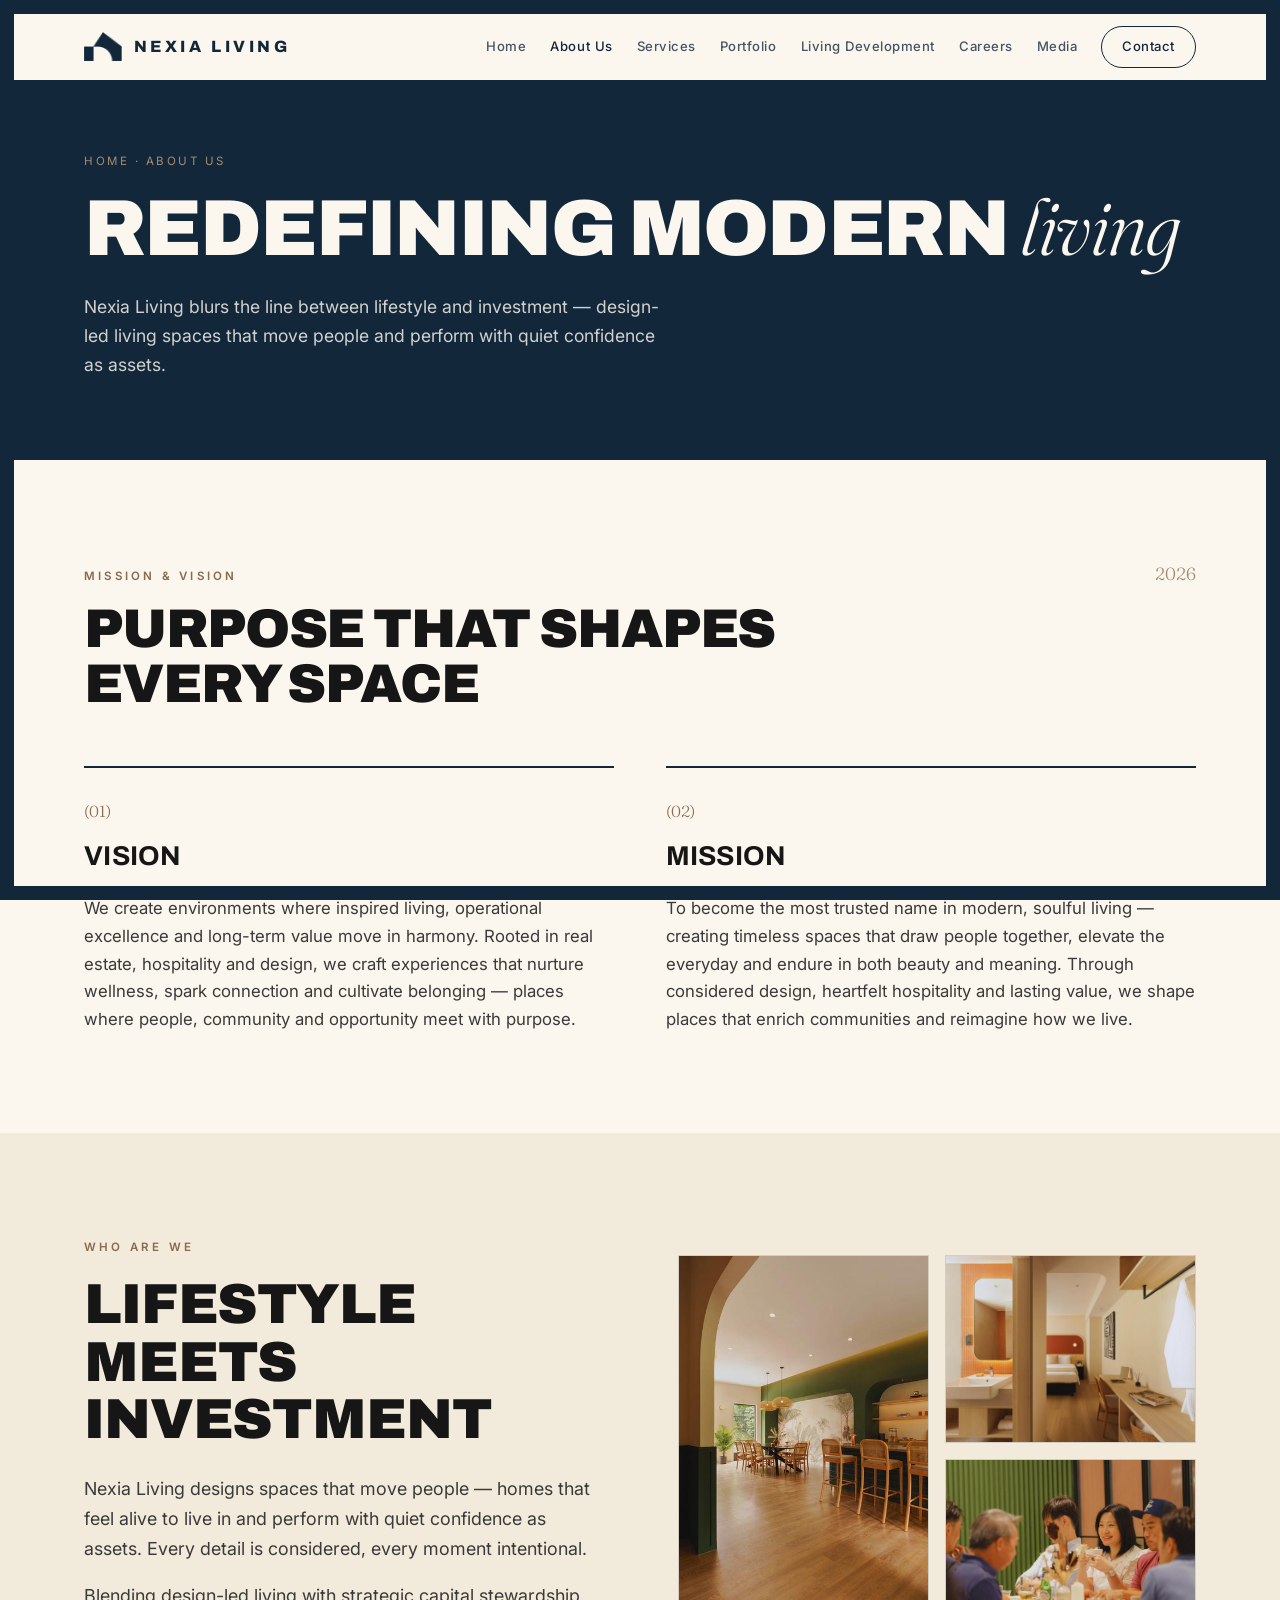
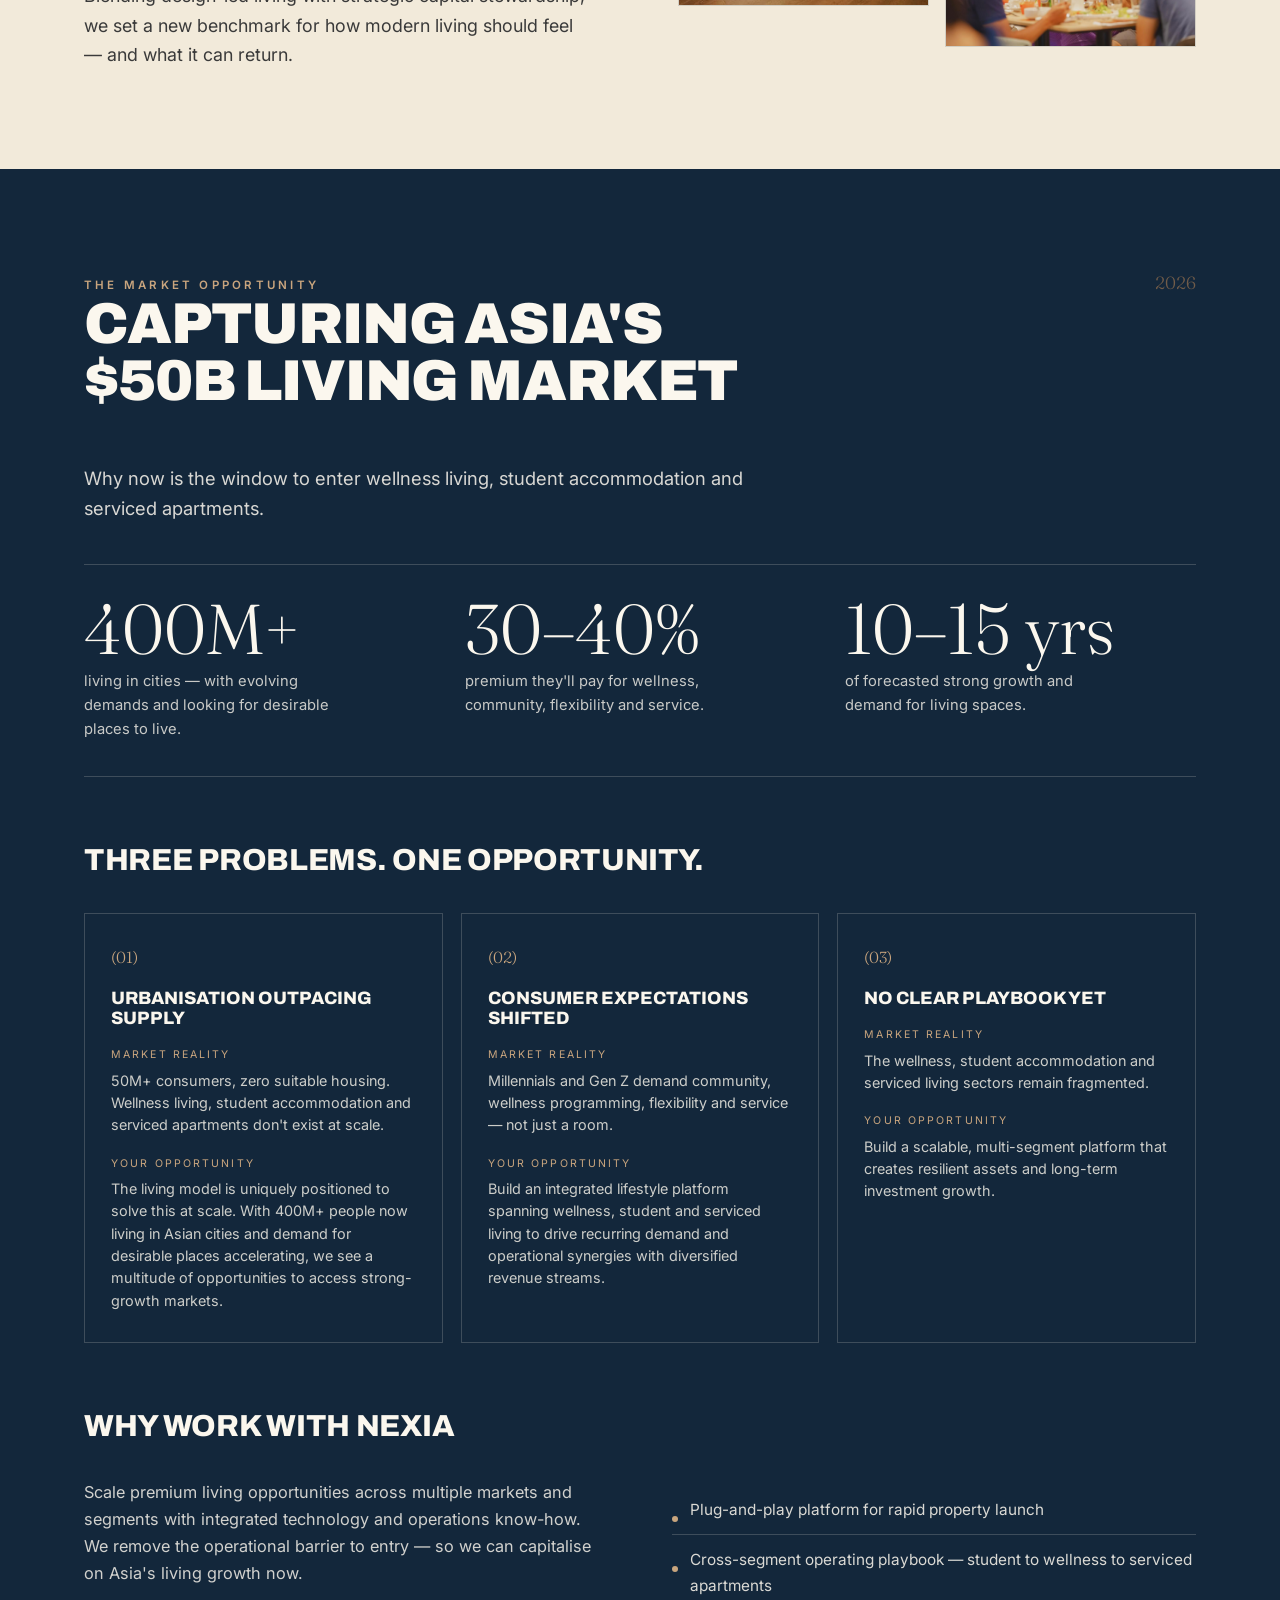
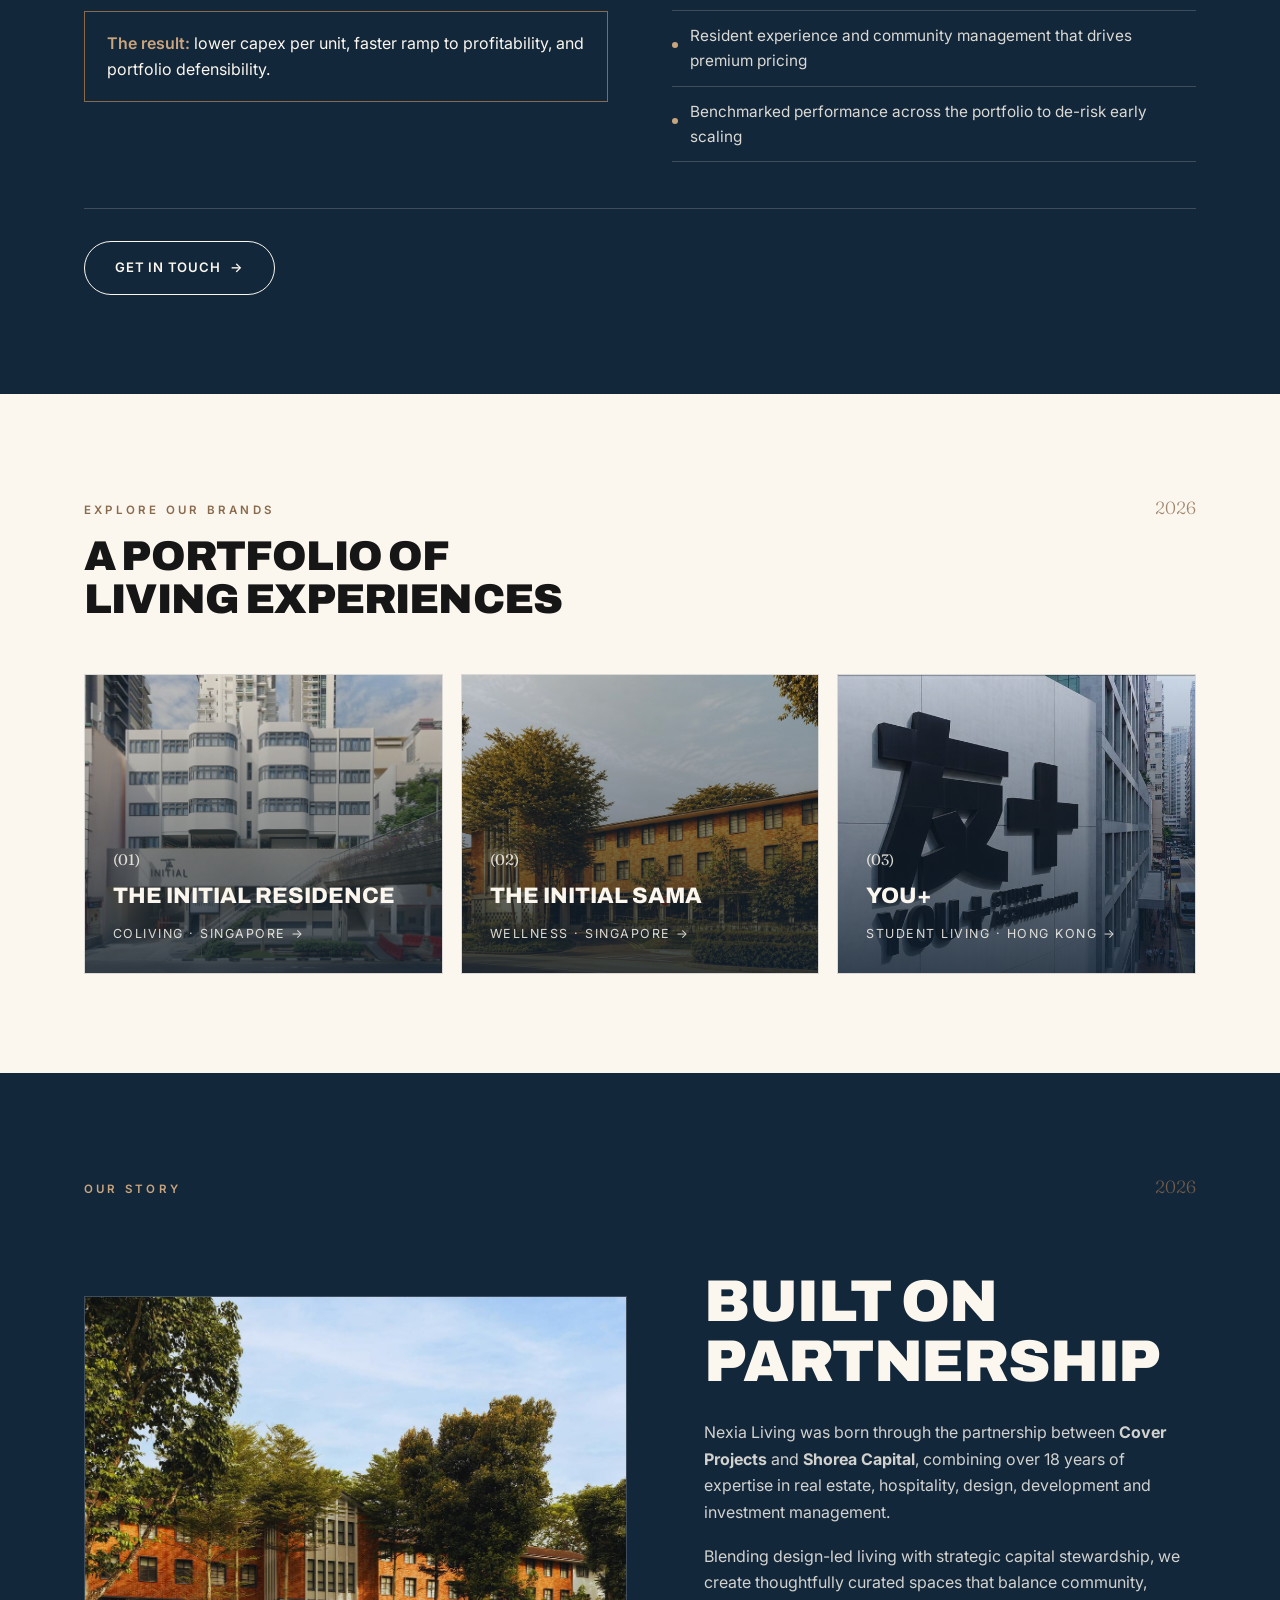
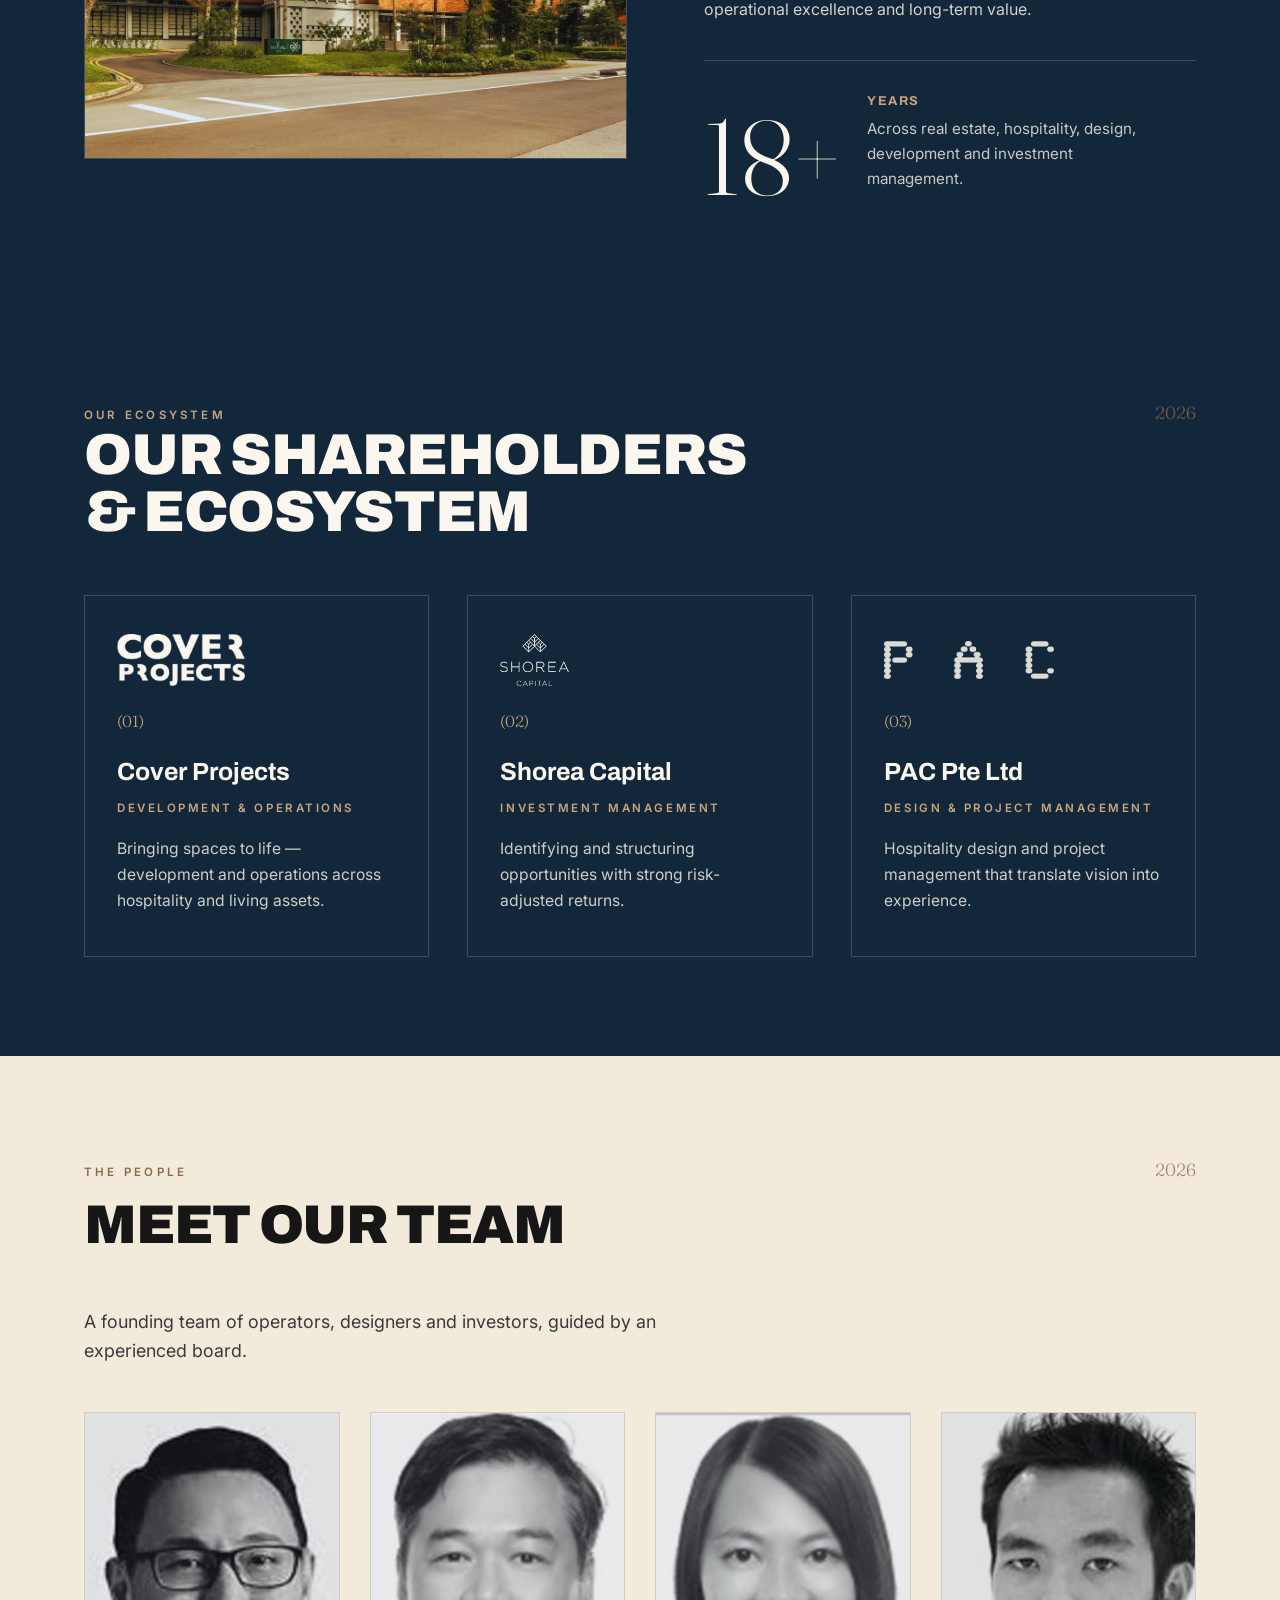
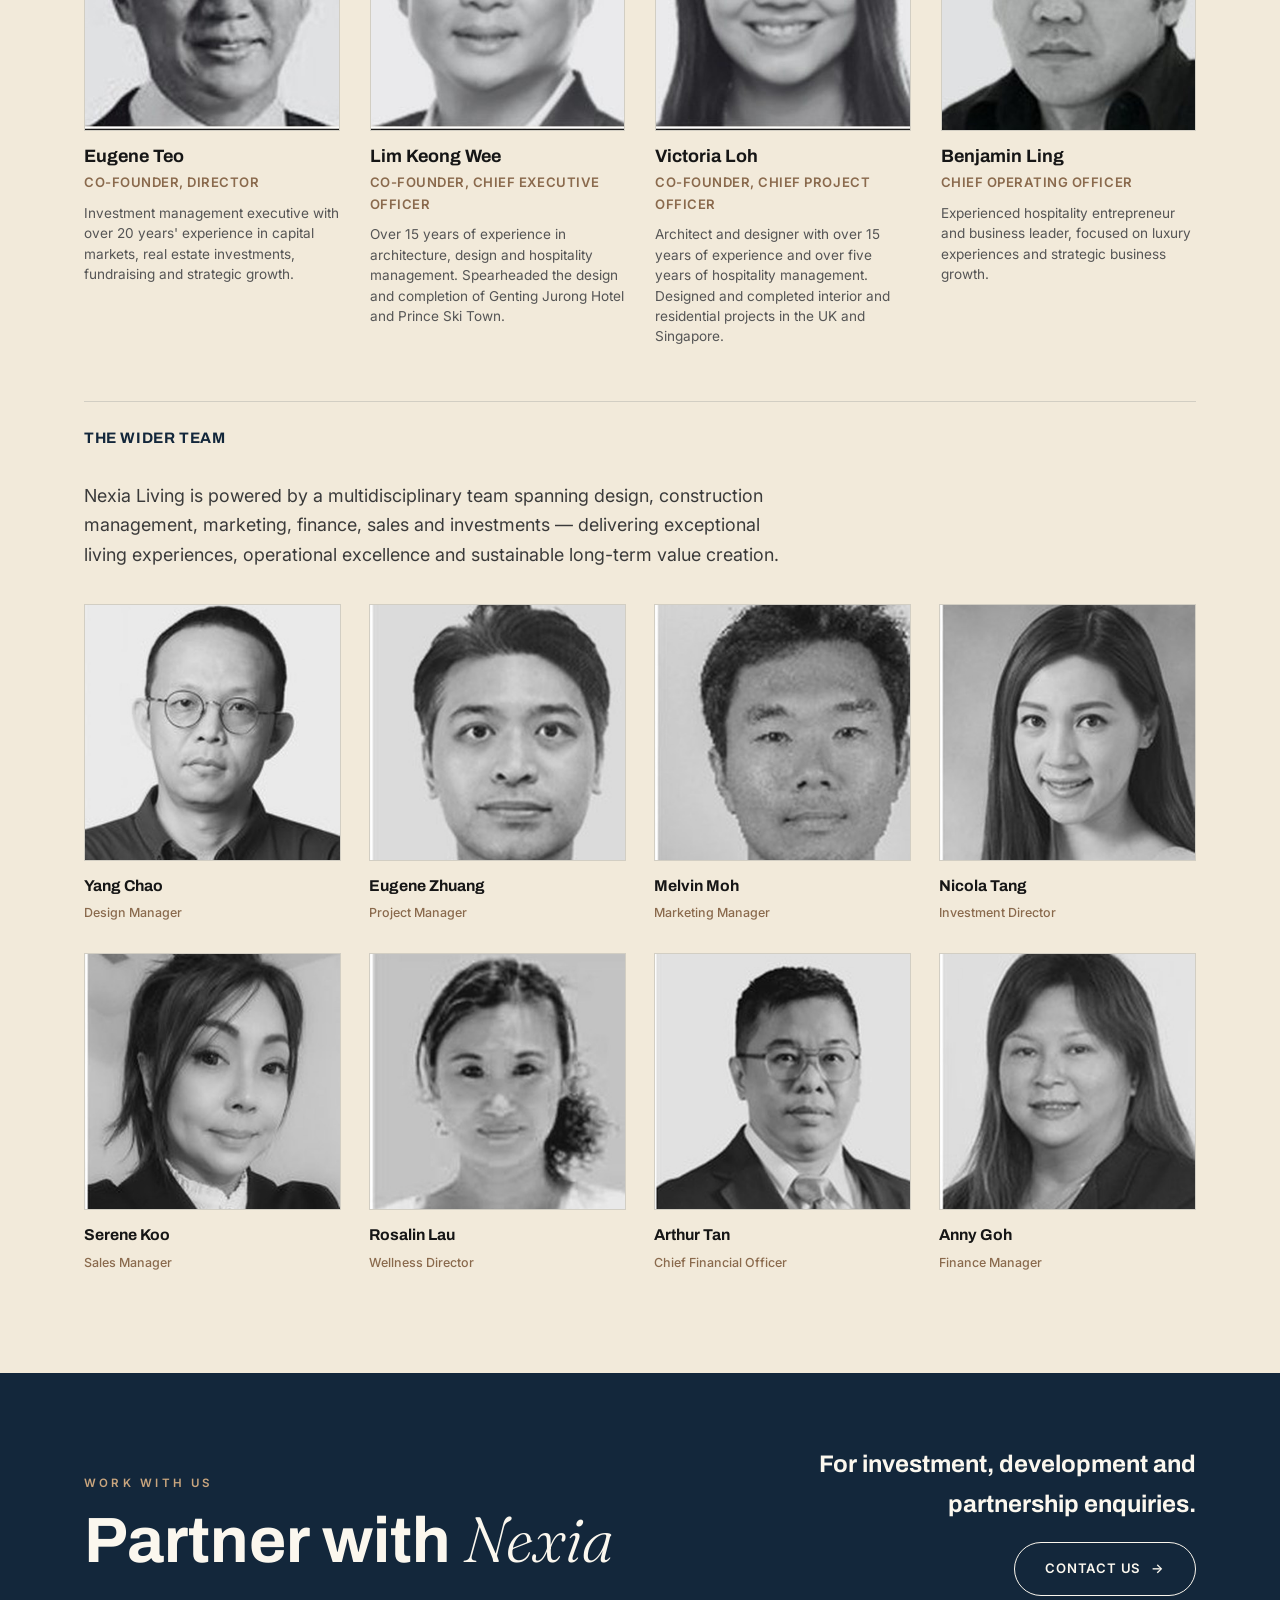
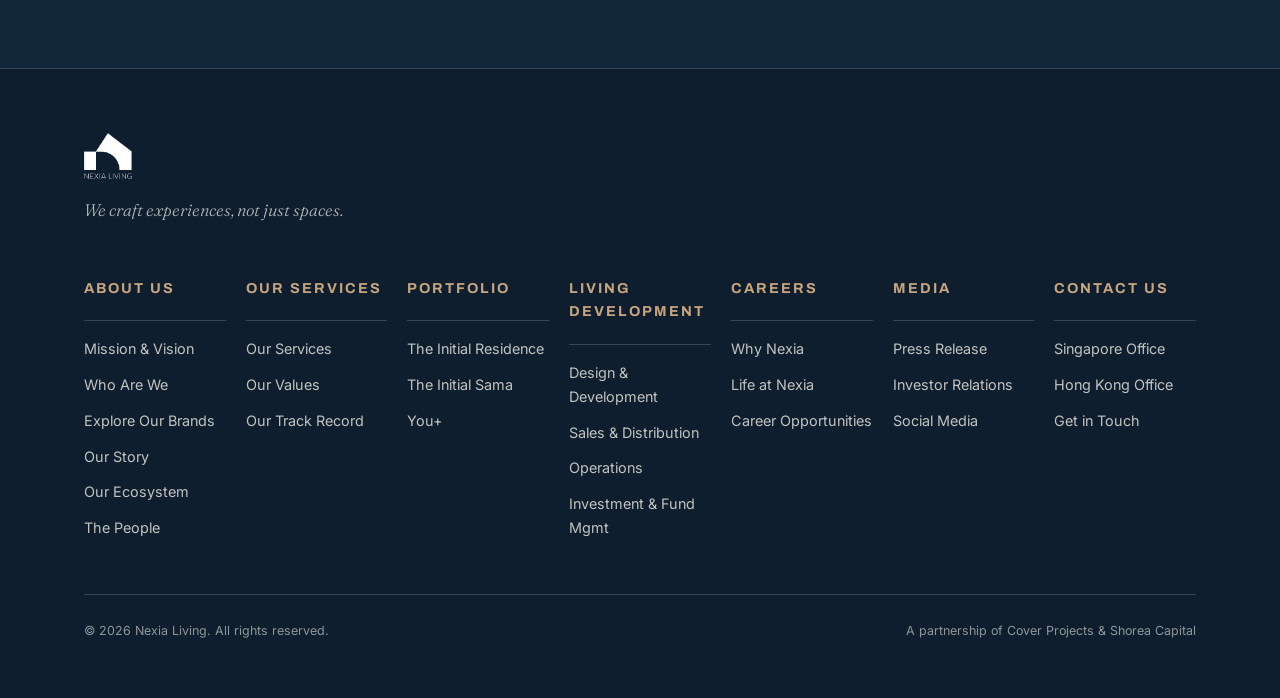
==== about.html @ c563bf9d "Add files via upload" ====
<!DOCTYPE html>
<html lang="en">
<head>
<meta charset="UTF-8">
<meta name="viewport" content="width=device-width, initial-scale=1.0">
<title>About Us — Nexia Living</title>
<meta name="description" content="Mission and vision, who we are, our brands, our story, ecosystem and the people behind Nexia Living.">
<link rel="preconnect" href="https://fonts.googleapis.com">
<link rel="preconnect" href="https://fonts.gstatic.com" crossorigin>
<link href="https://fonts.googleapis.com/css2?family=Archivo:wght@500;600;700;800;900&family=Inter:wght@400;500;600&family=Fraunces:opsz,wght@9..144,300;9..144,400&display=swap" rel="stylesheet">
<link rel="stylesheet" href="styles.css">
</head>
<body>
<div class="frame" aria-hidden="true"><span class="t"></span><span class="b"></span><span class="l"></span><span class="r"></span></div>
<header class="nav solid" id="nav">
  <div class="nav-inner">
    <a href="index.html" class="brand" aria-label="Nexia Living home"><img src="assets/mark-navy.png" alt="Nexia Living"><span class="wordmark">NEXIA&nbsp;LIVING</span></a>
    <nav class="nav-links" id="navlinks">
      <a href="index.html">Home</a>
      <a href="about.html" class="active">About Us</a>
      <a href="services.html">Services</a>
      <a href="portfolio.html">Portfolio</a>
      <a href="living-development.html">Living Development</a>
      <a href="careers.html">Careers</a>
      <a href="media.html">Media</a>
      <a href="contact.html" class="nav-cta">Contact</a>
    </nav>
    <button class="burger" id="burger" aria-label="Menu"><span></span><span></span><span></span></button>
  </div>
</header>

<section class="page-hero dark">
  <div class="ph-inner">
    <span class="crumb">Home · About Us</span>
    <h1>Redefining modern <em>living</em></h1>
    <p class="intro">Nexia Living blurs the line between lifestyle and investment — design-led living spaces that move people and perform with quiet confidence as assets.</p>
  </div>
</section>

<!-- MISSION & VISION -->
<section class="pad anchor" id="vision">
  <div class="wrap">
    <div class="sec-head reveal">
      <div><span class="eyebrow">Mission &amp; Vision</span>
        <h2 class="sec-title display">Purpose that shapes<br>every space</h2></div>
      <span class="yr">2026</span>
    </div>
    <div class="vm-grid">
      <div class="vm reveal"><span class="idx">(01)</span><h3>Vision</h3>
        <p>We create environments where inspired living, operational excellence and long-term value move in harmony. Rooted in real estate, hospitality and design, we craft experiences that nurture wellness, spark connection and cultivate belonging — places where people, community and opportunity meet with purpose.</p></div>
      <div class="vm reveal"><span class="idx">(02)</span><h3>Mission</h3>
        <p>To become the most trusted name in modern, soulful living — creating timeless spaces that draw people together, elevate the everyday and endure in both beauty and meaning. Through considered design, heartfelt hospitality and lasting value, we shape places that enrich communities and reimagine how we live.</p></div>
    </div>
  </div>
</section>

<!-- WHO ARE WE -->
<section class="pad anchor" id="who" style="background:var(--cream-2)">
  <div class="wrap">
    <div class="intro-grid">
      <div class="reveal">
        <span class="eyebrow">Who are we</span>
        <h2 class="display" style="font-size:clamp(2rem,4.4vw,3.6rem);line-height:1.02;margin:18px 0 26px">Lifestyle<br>meets<br>investment</h2>
        <p class="lead">Nexia Living designs spaces that move people — homes that feel alive to live in and perform with quiet confidence as assets. Every detail is considered, every moment intentional.</p>
        <p class="lead">Blending design-led living with strategic capital stewardship, we set a new benchmark for how modern living should feel — and what it can return.</p>
      </div>
      <div class="intro-imgs reveal">
        <figure class="tall"><img src="assets/cafe-green.jpg" alt="Community café interior"></figure>
        <figure class="wide"><img src="assets/bedroom.jpg" alt="Serviced residence bedroom"></figure>
        <figure class="wide"><img src="assets/dining-community.jpg" alt="Residents dining together"></figure>
      </div>
    </div>
  </div>
</section>

<!-- MARKET OPPORTUNITY -->
<section class="market pad anchor" id="market" style="background:var(--navy);color:var(--cream)">
  <div class="wrap">
    <div class="sec-head reveal">
      <div><span class="eyebrow">The market opportunity</span>
        <h2 class="display" style="color:var(--cream);font-size:clamp(2rem,4.6vw,3.6rem)">Capturing Asia's<br>$50B living market</h2>
      </div>
      <span class="yr">2026</span>
    </div>
    <p class="sub reveal">Why now is the window to enter wellness living, student accommodation and serviced apartments.</p>

    <div class="market-stats reveal">
      <div class="market-stat"><div class="n">400M+</div><div class="l">living in cities — with evolving demands and looking for desirable places to live.</div></div>
      <div class="market-stat"><div class="n">30&ndash;40%</div><div class="l">premium they'll pay for wellness, community, flexibility and service.</div></div>
      <div class="market-stat"><div class="n">10&ndash;15 yrs</div><div class="l">of forecasted strong growth and demand for living spaces.</div></div>
    </div>

    <div class="market-sub reveal">Three problems. One opportunity.</div>
    <div class="opp-grid">
      <div class="opp-card reveal">
        <span class="k">(01)</span>
        <h4>Urbanisation outpacing supply</h4>
        <div class="opp-part"><span class="opp-lab">Market reality</span><p>50M+ consumers, zero suitable housing. Wellness living, student accommodation and serviced apartments don't exist at scale.</p></div>
        <div class="opp-part"><span class="opp-lab">Your opportunity</span><p>The living model is uniquely positioned to solve this at scale. With 400M+ people now living in Asian cities and demand for desirable places accelerating, we see a multitude of opportunities to access strong-growth markets.</p></div>
      </div>
      <div class="opp-card reveal">
        <span class="k">(02)</span>
        <h4>Consumer expectations shifted</h4>
        <div class="opp-part"><span class="opp-lab">Market reality</span><p>Millennials and Gen Z demand community, wellness programming, flexibility and service — not just a room.</p></div>
        <div class="opp-part"><span class="opp-lab">Your opportunity</span><p>Build an integrated lifestyle platform spanning wellness, student and serviced living to drive recurring demand and operational synergies with diversified revenue streams.</p></div>
      </div>
      <div class="opp-card reveal">
        <span class="k">(03)</span>
        <h4>No clear playbook yet</h4>
        <div class="opp-part"><span class="opp-lab">Market reality</span><p>The wellness, student accommodation and serviced living sectors remain fragmented.</p></div>
        <div class="opp-part"><span class="opp-lab">Your opportunity</span><p>Build a scalable, multi-segment platform that creates resilient assets and long-term investment growth.</p></div>
      </div>
    </div>

    <div class="market-sub reveal">Why work with Nexia</div>
    <div class="now-grid">
      <div class="reveal">
        <p class="body">Scale premium living opportunities across multiple markets and segments with integrated technology and operations know-how. We remove the operational barrier to entry — so we can capitalise on Asia's living growth now.</p>
        <div class="result reveal"><strong>The result:</strong> lower capex per unit, faster ramp to profitability, and portfolio defensibility.</div>
      </div>
      <ul class="sol-list reveal">
        <li>Plug-and-play platform for rapid property launch</li>
        <li>Cross-segment operating playbook — student to wellness to serviced apartments</li>
        <li>Resident experience and community management that drives premium pricing</li>
        <li>Benchmarked performance across the portfolio to de-risk early scaling</li>
      </ul>
    </div>

    <div class="market-cta reveal">
      <a href="contact.html" class="btn light">Get in touch <span>&#8594;</span></a>
    </div>
  </div>
</section>

<!-- EXPLORE OUR BRANDS -->
<section class="pad anchor" id="explore-brands">
  <div class="wrap">
    <div class="sec-head reveal">
      <div><span class="eyebrow">Explore our brands</span>
        <h2 class="sec-title display" style="font-size:clamp(1.7rem,3.6vw,2.6rem)">A portfolio of<br>living experiences</h2></div>
      <span class="yr">2026</span>
    </div>
    <div class="explore">
      <a class="ex-card reveal" href="portfolio.html#initial-residence">
        <img src="assets/tr-initial.jpg" alt="The Initial Residence">
        <div class="ex-cap"><span class="k">(01)</span><h3>The Initial Residence</h3><span class="go">Coliving · Singapore →</span></div>
      </a>
      <a class="ex-card reveal" href="portfolio.html#initial-sama">
        <img src="assets/building-sama.jpg" alt="The Initial Sama">
        <div class="ex-cap"><span class="k">(02)</span><h3>The Initial Sama</h3><span class="go">Wellness · Singapore →</span></div>
      </a>
      <a class="ex-card reveal" href="portfolio.html#youplus">
        <img src="assets/youplus-building.jpg" alt="You+">
        <div class="ex-cap"><span class="k">(03)</span><h3>You+</h3><span class="go">Student living · Hong Kong →</span></div>
      </a>
    </div>
  </div>
</section>

<!-- OUR STORY -->
<section class="story pad anchor" id="story">
  <div class="wrap">
    <div class="sec-head"><span class="eyebrow">Our story</span><span class="yr">2026</span></div>
    <div class="story-grid">
      <figure class="reveal"><img src="assets/community-aerial.jpg" alt="Aerial view of a Nexia community"></figure>
      <div class="reveal">
        <h2 class="display">Built on<br>partnership</h2>
        <p>Nexia Living was born through the partnership between <strong>Cover Projects</strong> and <strong>Shorea Capital</strong>, combining over 18 years of expertise in real estate, hospitality, design, development and investment management.</p>
        <p>Blending design-led living with strategic capital stewardship, we create thoughtfully curated spaces that balance community, operational excellence and long-term value.</p>
        <div class="statblock"><div class="big">18+</div><div class="lbl"><strong>Years</strong>Across real estate, hospitality, design, development and investment management.</div></div>
      </div>
    </div>
  </div>
</section>

<!-- OUR ECOSYSTEM -->
<section class="eco pad anchor" id="ecosystem">
  <div class="wrap">
    <div class="sec-head reveal">
      <div><span class="eyebrow">Our ecosystem</span><h2 class="display">Our Shareholders<br>&amp; Ecosystem</h2></div>
      <span class="yr">2026</span>
    </div>
    <div class="eco-grid">
      <div class="eco-card reveal"><div class="eco-logo"><img src="assets/logo-cover.png" alt="Cover Projects"></div><span class="k">(01)</span><h3>Cover Projects</h3><div class="role">Development &amp; Operations</div><p>Bringing spaces to life — development and operations across hospitality and living assets.</p></div>
      <div class="eco-card reveal"><div class="eco-logo"><img src="assets/logo-shorea.png" alt="Shorea Capital"></div><span class="k">(02)</span><h3>Shorea Capital</h3><div class="role">Investment Management</div><p>Identifying and structuring opportunities with strong risk-adjusted returns.</p></div>
      <div class="eco-card reveal"><div class="eco-logo"><img src="assets/logo-pac.png" alt="PAC"></div><span class="k">(03)</span><h3>PAC Pte Ltd</h3><div class="role">Design &amp; Project Management</div><p>Hospitality design and project management that translate vision into experience.</p></div>
    </div>
  </div>
</section>

<!-- THE PEOPLE -->
<section class="pad anchor" id="team" style="background:var(--cream-2)">
  <div class="wrap">
    <div class="sec-head reveal">
      <div><span class="eyebrow">The people</span><h2 class="sec-title display">Meet our team</h2></div>
      <span class="yr">2026</span>
    </div>
    <p class="lead reveal" style="margin-bottom:46px;max-width:56ch">A founding team of operators, designers and investors, guided by an experienced board.</p>
    <div class="lead-grid">
      <div class="person reveal"><figure><img src="assets/lead-eugene-teo.jpg" alt="Eugene Teo"></figure><h3>Eugene Teo</h3><div class="role">Co-Founder, Director</div><p class="bio">Investment management executive with over 20 years' experience in capital markets, real estate investments, fundraising and strategic growth.</p></div>
      <div class="person reveal"><figure><img src="assets/lead-lim-keong-wee.jpg" alt="Lim Keong Wee"></figure><h3>Lim Keong Wee</h3><div class="role">Co-Founder, Chief Executive Officer</div><p class="bio">Over 15 years of experience in architecture, design and hospitality management. Spearheaded the design and completion of Genting Jurong Hotel and Prince Ski Town.</p></div>
      <div class="person reveal"><figure><img src="assets/lead-victoria-loh.jpg" alt="Victoria Loh"></figure><h3>Victoria Loh</h3><div class="role">Co-Founder, Chief Project Officer</div><p class="bio">Architect and designer with over 15 years of experience and over five years of hospitality management. Designed and completed interior and residential projects in the UK and Singapore.</p></div>
      <div class="person reveal"><figure><img src="assets/lead-benjamin-ling.jpg" alt="Benjamin Ling"></figure><h3>Benjamin Ling</h3><div class="role">Chief Operating Officer</div><p class="bio">Experienced hospitality entrepreneur and business leader, focused on luxury experiences and strategic business growth.</p></div>
    </div>
    <div class="team-sub reveal">The wider team</div>
    <p class="lead reveal" style="margin-bottom:34px;max-width:64ch">Nexia Living is powered by a multidisciplinary team spanning design, construction management, marketing, finance, sales and investments — delivering exceptional living experiences, operational excellence and sustainable long-term value creation.</p>
    <div class="crew-grid">
      <div class="crew reveal"><figure><img src="assets/crew-yang-chao.jpg" alt="Yang Chao"></figure><h4>Yang Chao</h4><span>Design Manager</span></div>
      <div class="crew reveal"><figure><img src="assets/crew-eugene-zhuang.jpg" alt="Eugene Zhuang"></figure><h4>Eugene Zhuang</h4><span>Project Manager</span></div>
      <div class="crew reveal"><figure><img src="assets/crew-melvin-moh.jpg" alt="Melvin Moh"></figure><h4>Melvin Moh</h4><span>Marketing Manager</span></div>
      <div class="crew reveal"><figure><img src="assets/crew-nicola-tang.jpg" alt="Nicola Tang"></figure><h4>Nicola Tang</h4><span>Investment Director</span></div>
      <div class="crew reveal"><figure><img src="assets/crew-serene-koo.jpg" alt="Serene Koo"></figure><h4>Serene Koo</h4><span>Sales Manager</span></div>
      <div class="crew reveal"><figure><img src="assets/crew-rosalin-lau.jpg" alt="Rosalin Lau"></figure><h4>Rosalin Lau</h4><span>Wellness Director</span></div>
      <div class="crew reveal"><figure><img src="assets/crew-arthur-tan.jpg" alt="Arthur Tan"></figure><h4>Arthur Tan</h4><span>Chief Financial Officer</span></div>
      <div class="crew reveal"><figure><img src="assets/crew-anny-goh.jpg" alt="Anny Goh"></figure><h4>Anny Goh</h4><span>Finance Manager</span></div>
    </div>
  </div>
</section>

<section class="cta-band pad-s">
  <div class="wrap"><div class="cta-grid">
    <div class="reveal"><span class="eyebrow">Work with us</span><h2>Partner with <em>Nexia</em></h2></div>
    <div class="right reveal"><span class="em">For investment, development and partnership enquiries.</span><a href="contact.html" class="btn light">Contact us <span>&#8594;</span></a></div>
  </div></div>
</section>

<footer class="foot">
  <div class="wrap">
    <div class="foot-brand-row foot-brand">
      <img src="assets/logo-white.png" alt="Nexia Living"><p class="tag">We craft experiences, not just spaces.</p>
    </div>
    <div class="foot-map">
      <div class="foot-col"><h4><a href="about.html">About Us</a></h4>
        <a href="about.html#vision">Mission &amp; Vision</a>
        <a href="about.html#who">Who Are We</a>
        <a href="about.html#explore-brands">Explore Our Brands</a>
        <a href="about.html#story">Our Story</a>
        <a href="about.html#ecosystem">Our Ecosystem</a>
        <a href="about.html#team">The People</a>
      </div>
      <div class="foot-col"><h4><a href="services.html">Our Services</a></h4>
        <a href="services.html#services">Our Services</a>
        <a href="services.html#values">Our Values</a>
        <a href="services.html#track-record">Our Track Record</a>
      </div>
      <div class="foot-col"><h4><a href="portfolio.html">Portfolio</a></h4>
        <a href="portfolio.html#initial-residence">The Initial Residence</a>
        <a href="portfolio.html#initial-sama">The Initial Sama</a>
        <a href="portfolio.html#youplus">You+</a>
      </div>
      <div class="foot-col"><h4><a href="living-development.html">Living Development</a></h4>
        <a href="living-development.html#ld-design">Design &amp; Development</a>
        <a href="living-development.html#ld-sales">Sales &amp; Distribution</a>
        <a href="living-development.html#ld-operations">Operations</a>
        <a href="living-development.html#ld-capital">Investment &amp; Fund Mgmt</a>
      </div>
      <div class="foot-col"><h4><a href="careers.html">Careers</a></h4>
        <a href="careers.html#why">Why Nexia</a>
        <a href="careers.html#life">Life at Nexia</a>
        <a href="careers.html#openings">Career Opportunities</a>
      </div>
      <div class="foot-col"><h4><a href="media.html">Media</a></h4>
        <a href="media.html#press">Press Release</a>
        <a href="media.html#investor">Investor Relations</a>
        <a href="media.html#social">Social Media</a>
      </div>
      <div class="foot-col"><h4><a href="contact.html">Contact Us</a></h4>
        <a href="contact.html#singapore-office">Singapore Office</a>
        <a href="contact.html#hong-kong-office">Hong Kong Office</a>
        <a href="contact.html#get-in-touch">Get in Touch</a>
      </div>
    </div>
    <div class="foot-bottom"><span>© 2026 Nexia Living. All rights reserved.</span><span>A partnership of Cover Projects &amp; Shorea Capital</span></div>
  </div>
</footer>
<script src="shared.js"></script>
</body>
</html>
---- styles.css ----
/* ============================================================
   NEXIA LIVING — shared styles
   ============================================================ */
:root{
  --navy:#13273B;
  --navy-2:#0E1E2E;
  --cream:#FBF7EE;
  --cream-2:#F2EADA;
  --ink:#161616;
  --clay:#8A6A4D;
  --clay-2:#C9A57E;
  --clay-deep:#6E5238;
  --line:rgba(19,39,59,.14);
  --line-light:rgba(251,247,238,.18);
  --frame:14px;
  --maxw:1240px;
}
*{box-sizing:border-box;margin:0;padding:0}
html{scroll-behavior:smooth}
body{
  font-family:'Inter',system-ui,sans-serif;
  background:var(--cream);
  color:var(--ink);
  line-height:1.65;
  -webkit-font-smoothing:antialiased;
  overflow-x:hidden;
}
::selection{background:var(--clay);color:#fff}
a{color:inherit;text-decoration:none}
img{display:block;max-width:100%}

/* ---- Signature: deck-style navy frame ---- */
.frame{position:fixed;inset:0;z-index:200;pointer-events:none}
.frame span{position:fixed;background:var(--navy)}
.frame .t{top:0;left:0;right:0;height:var(--frame)}
.frame .b{bottom:0;left:0;right:0;height:var(--frame)}
.frame .l{top:0;bottom:0;left:0;width:var(--frame)}
.frame .r{top:0;bottom:0;right:0;width:var(--frame)}

.wrap{max-width:var(--maxw);margin:0 auto;padding:0 clamp(20px,5vw,64px)}

/* ---- Type ---- */
.display{font-family:'Archivo',sans-serif;font-weight:900;line-height:.98;letter-spacing:-.02em;text-transform:uppercase}
.eyebrow{font-family:'Inter';font-weight:600;font-size:.72rem;letter-spacing:.28em;text-transform:uppercase;color:var(--clay)}
.num{font-family:'Fraunces',serif;font-weight:300}
h1,h2,h3{font-family:'Archivo',sans-serif}
.lead{font-size:1.12rem;color:#3a3a3a;max-width:46ch}
.lead + .lead{margin-top:18px}

/* ---- Nav ---- */
header.nav{position:fixed;top:var(--frame);left:var(--frame);right:var(--frame);z-index:150;
  transition:background .35s ease, box-shadow .35s ease, padding .35s ease;padding:18px 0}
header.nav.scrolled{background:rgba(251,247,238,.92);backdrop-filter:blur(12px);box-shadow:0 1px 0 var(--line);padding:12px 0}
header.nav.solid{background:var(--cream)}
.nav-inner{max-width:var(--maxw);margin:0 auto;padding:0 clamp(20px,5vw,64px);display:flex;align-items:center;justify-content:space-between}
.brand{display:flex;align-items:center;gap:12px}
.brand img{height:34px;width:auto;transition:height .35s ease}
header.nav.scrolled .brand img{height:29px}
.brand .wordmark{font-family:'Archivo';font-weight:800;font-size:1.02rem;letter-spacing:.22em;color:var(--navy);line-height:1}
.nav-links{display:flex;align-items:center;gap:28px}
.nav-links a{font-size:.82rem;font-weight:500;letter-spacing:.04em;color:var(--navy);opacity:.78;transition:opacity .2s}
.nav-links a:hover,.nav-links a.active{opacity:1}
.nav-cta{border:1.5px solid var(--navy);border-radius:40px;padding:9px 20px !important;opacity:1 !important;transition:background .25s,color .25s}
.nav-cta:hover{background:var(--navy);color:var(--cream)}
.burger{display:none;flex-direction:column;gap:5px;background:none;border:0;cursor:pointer;padding:6px}
.burger span{width:26px;height:2px;background:var(--navy);transition:.3s}
.burger.open span:nth-child(1){transform:translateY(7px) rotate(45deg)}
.burger.open span:nth-child(2){opacity:0}
.burger.open span:nth-child(3){transform:translateY(-7px) rotate(-45deg)}

/* ---- Page hero (interior pages) ---- */
.page-hero{position:relative;padding:calc(var(--frame) + 132px) 0 clamp(56px,9vh,104px);overflow:hidden}
.page-hero.dark{background:var(--navy);color:var(--cream)}
.page-hero.dark .eyebrow{color:var(--clay-2)}
.page-hero .ph-inner{max-width:var(--maxw);margin:0 auto;padding:0 clamp(20px,5vw,64px)}
.page-hero h1{font-family:'Archivo';font-weight:900;text-transform:uppercase;letter-spacing:-.02em;
  line-height:.96;font-size:clamp(2.4rem,6.2vw,5rem);margin-top:16px}
.page-hero h1 em{font-family:'Fraunces';font-style:italic;font-weight:300;text-transform:none}
.page-hero p.intro{margin-top:24px;max-width:54ch;font-size:1.1rem;color:rgba(251,247,238,.82)}
.page-hero.light p.intro{color:#3a3a3a}
.crumb{font-size:.72rem;letter-spacing:.22em;text-transform:uppercase;color:var(--clay-2);opacity:.8}

/* ---- Sections ---- */
section{position:relative}
.pad{padding:clamp(72px,11vh,140px) 0}
.pad-s{padding:clamp(54px,8vh,96px) 0}
.sec-head{display:flex;justify-content:space-between;align-items:baseline;gap:24px;margin-bottom:54px;flex-wrap:wrap}
.sec-head .yr{font-family:'Fraunces';font-weight:300;font-size:1.1rem;color:var(--clay);opacity:.8}
.sec-title{font-size:clamp(1.9rem,4.4vw,3.4rem);line-height:1.02;color:var(--ink);margin-top:14px}
.reveal{opacity:0;transform:translateY(30px);transition:opacity .8s ease, transform .8s cubic-bezier(.2,.7,.2,1)}
.reveal.in{opacity:1;transform:none}
@media (prefers-reduced-motion:reduce){
  .reveal{opacity:1;transform:none;transition:none}
}

/* ---- Buttons ---- */
.btn{display:inline-flex;align-items:center;gap:10px;font-family:'Inter';font-weight:600;font-size:.82rem;
  letter-spacing:.06em;text-transform:uppercase;padding:15px 30px;border-radius:44px;border:1.5px solid var(--navy);
  color:var(--navy);transition:background .25s,color .25s,transform .25s}
.btn:hover{background:var(--navy);color:var(--cream);transform:translateY(-2px)}
.btn.light{border-color:var(--cream);color:var(--cream)}
.btn.light:hover{background:var(--cream);color:var(--navy)}
.btn.fill{background:var(--navy);color:var(--cream)}
.btn.fill:hover{background:var(--clay-deep);border-color:var(--clay-deep)}

/* ---- HOME hero (full bleed) ---- */
.hero{position:relative;min-height:100vh;display:flex;align-items:flex-end;padding:var(--frame)}
.hero-media{position:absolute;left:var(--frame);right:var(--frame);bottom:var(--frame);top:calc(var(--frame) + 92px);overflow:hidden;border-top:1px solid var(--line)}
.hero-media img{width:100%;height:100%;object-fit:cover;transform:scale(1.06);animation:slowzoom 18s ease-out forwards}
@keyframes slowzoom{to{transform:scale(1)}}
.hero-media::after{content:"";position:absolute;inset:0;
  background:linear-gradient(180deg,rgba(14,30,46,.55) 0%,rgba(14,30,46,.15) 38%,rgba(14,30,46,.72) 100%)}
.hero-inner{position:relative;z-index:2;width:100%;max-width:var(--maxw);margin:0 auto;
  padding:0 clamp(20px,5vw,64px) clamp(48px,8vh,96px);color:var(--cream)}
.hero-logo{width:clamp(96px,12vw,150px);margin-bottom:34px;opacity:0;animation:fadeUp .9s .2s forwards}
.hero h1{font-family:'Archivo';font-weight:900;text-transform:uppercase;letter-spacing:-.02em;
  line-height:.96;font-size:clamp(2.6rem,7vw,6.4rem);max-width:16ch}
.hero h1 .ln{display:block;overflow:hidden}
.hero h1 .ln span{display:block;transform:translateY(105%);animation:rise .9s cubic-bezier(.2,.7,.2,1) forwards}
.hero h1 .ln:nth-child(2) span{animation-delay:.12s}
.hero h1 em{font-family:'Fraunces';font-style:italic;font-weight:300;text-transform:none;letter-spacing:0;color:var(--cream)}
@keyframes rise{to{transform:translateY(0)}}
.hero-sub{margin-top:26px;display:flex;align-items:center;gap:22px;flex-wrap:wrap;opacity:0;animation:fadeUp .9s .55s forwards}
.hero-sub p{font-size:1.05rem;font-weight:400;max-width:34ch;opacity:.9}
.hero-tag{font-family:'Inter';font-size:.72rem;letter-spacing:.28em;text-transform:uppercase;
  border:1px solid var(--line-light);border-radius:40px;padding:9px 18px;white-space:nowrap}
.scrollcue{position:absolute;right:clamp(20px,5vw,64px);bottom:clamp(40px,7vh,80px);z-index:3;
  writing-mode:vertical-rl;font-size:.66rem;letter-spacing:.3em;text-transform:uppercase;color:var(--cream);opacity:.6;
  display:flex;align-items:center;gap:14px}
.scrollcue::after{content:"";width:1px;height:46px;background:var(--cream);opacity:.5;animation:cue 1.8s ease-in-out infinite}
@keyframes cue{0%,100%{transform:scaleY(.4);transform-origin:top}50%{transform:scaleY(1);transform-origin:top}}
@keyframes fadeUp{from{opacity:0;transform:translateY(22px)}to{opacity:1;transform:translateY(0)}}

/* ---- Intro / lifestyle meets investment ---- */
.intro-grid{display:grid;grid-template-columns:1fr 1fr;gap:clamp(40px,6vw,90px);align-items:center}
.intro-grid h2{font-size:clamp(2rem,4.4vw,3.6rem);line-height:1.02;color:var(--ink);margin:18px 0 26px}
.intro-imgs{display:grid;grid-template-columns:1fr 1fr;grid-template-rows:auto auto;gap:16px}
.intro-imgs figure{overflow:hidden;border:1px solid var(--line)}
.intro-imgs figure img{width:100%;height:100%;object-fit:cover;transition:transform .9s ease}
.intro-imgs figure:hover img{transform:scale(1.05)}
.intro-imgs .tall{grid-row:span 2;aspect-ratio:3/4.2}
.intro-imgs .wide{aspect-ratio:4/3}

/* ---- Explore cards (home) ---- */
.explore{display:grid;grid-template-columns:repeat(3,1fr);gap:18px;margin-top:8px}
.ex-card{position:relative;overflow:hidden;border:1px solid var(--line);min-height:300px;display:flex;align-items:flex-end;color:var(--cream)}
.ex-card img{position:absolute;inset:0;width:100%;height:100%;object-fit:cover;transition:transform .9s}
.ex-card:hover img{transform:scale(1.06)}
.ex-card::after{content:"";position:absolute;inset:0;background:linear-gradient(180deg,rgba(14,30,46,.1),rgba(14,30,46,.8))}
.ex-card .ex-cap{position:relative;z-index:2;padding:28px;width:100%}
.ex-card .ex-cap .k{font-family:'Fraunces';font-size:.95rem;opacity:.85}
.ex-card .ex-cap h3{font-family:'Archivo';font-weight:800;font-size:1.4rem;text-transform:uppercase;margin:6px 0 4px}
.ex-card .ex-cap .go{font-size:.78rem;letter-spacing:.12em;text-transform:uppercase;opacity:.85}

/* ---- Get in touch band ---- */
.cta-band{background:var(--navy);color:var(--cream)}
.cta-band .eyebrow{color:var(--clay-2)}
.cta-grid{display:grid;grid-template-columns:1.2fr .8fr;gap:clamp(30px,5vw,70px);align-items:center}
.cta-grid h2{font-size:clamp(2.2rem,5vw,4rem);line-height:.98;color:var(--cream);margin-top:14px}
.cta-grid h2 em{font-family:'Fraunces';font-style:italic;font-weight:300;text-transform:none}
.cta-grid .right{justify-self:end;text-align:right}
.cta-grid .right .em{font-family:'Archivo';font-weight:700;font-size:clamp(1.1rem,2vw,1.5rem);display:block;margin-bottom:18px}

/* ---- Story / stat ---- */
.story{background:var(--navy);color:var(--cream)}
.story .eyebrow{color:var(--clay-2)}
.story-grid{display:grid;grid-template-columns:1.05fr .95fr;gap:clamp(40px,6vw,80px);align-items:center}
.story figure{overflow:hidden;border:1px solid var(--line-light)}
.story figure img{width:100%;aspect-ratio:4/3.4;object-fit:cover}
.story h2{font-size:clamp(2rem,4.6vw,3.7rem);line-height:1.02;margin:16px 0 28px}
.story p{color:rgba(251,247,238,.82);max-width:50ch}
.story p + p{margin-top:18px}
.statblock{margin-top:38px;display:flex;align-items:flex-end;gap:26px;border-top:1px solid var(--line-light);padding-top:30px}
.statblock .big{font-family:'Fraunces';font-weight:300;font-size:clamp(4rem,9vw,6.6rem);line-height:.8;color:var(--cream)}
.statblock .lbl{font-size:.95rem;color:rgba(251,247,238,.78);max-width:30ch;padding-bottom:8px}
.statblock .lbl strong{display:block;font-family:'Archivo';font-weight:700;text-transform:uppercase;letter-spacing:.12em;font-size:.8rem;color:var(--clay-2);margin-bottom:4px}

/* ---- Vision / Mission ---- */
.vm-grid{display:grid;grid-template-columns:1fr 1fr;gap:clamp(28px,4vw,64px)}
.vm{position:relative;padding-top:30px;border-top:2px solid var(--navy)}
.vm .idx{font-family:'Fraunces';font-weight:300;font-size:1rem;color:var(--clay)}
.vm h3{font-size:1.7rem;text-transform:uppercase;letter-spacing:.01em;margin:10px 0 16px;color:var(--ink)}
.vm p{color:#3a3a3a;font-size:1.05rem}

/* ---- What sets us apart ---- */
.apart-grid{display:grid;grid-template-columns:repeat(4,1fr);gap:1px;background:var(--line);border:1px solid var(--line)}
.apart-cell{background:var(--cream);padding:34px 28px;min-height:280px;display:flex;flex-direction:column;transition:background .3s}
.apart-cell:hover{background:var(--cream-2)}
.apart-cell .idx{font-family:'Fraunces';font-weight:300;color:var(--clay);font-size:1.05rem;margin-bottom:auto}
.apart-cell h3{font-size:1.28rem;line-height:1.1;text-transform:uppercase;letter-spacing:.005em;margin:40px 0 12px;color:var(--ink)}
.apart-cell p{font-size:.95rem;color:#444}

/* ---- Ecosystem ---- */
.eco{background:var(--navy);color:var(--cream)}
.eco .sec-head .eyebrow{color:var(--clay-2)}
.eco h2{font-size:clamp(2rem,4.6vw,3.6rem);line-height:1;color:var(--cream)}
.eco-grid{display:grid;grid-template-columns:repeat(3,1fr);gap:clamp(20px,3vw,40px);margin-top:54px}
.eco-card{border:1px solid var(--line-light);padding:38px 32px 42px;position:relative;transition:transform .4s ease,border-color .4s}
.eco-card:hover{transform:translateY(-6px);border-color:var(--clay-2)}
.eco-card .k{font-family:'Fraunces';font-weight:300;font-size:1rem;color:var(--clay-2)}
.eco-card h3{font-size:1.55rem;margin:18px 0 6px;color:var(--cream)}
.eco-card .role{font-family:'Inter';font-size:.72rem;font-weight:600;letter-spacing:.22em;text-transform:uppercase;color:var(--clay-2);margin-bottom:18px}
.eco-card p{font-size:.98rem;color:rgba(251,247,238,.8)}

/* ---- Services ---- */
.svc-list{margin-top:30px;border-top:1px solid var(--line)}
.svc-row{display:grid;grid-template-columns:90px 1.1fr 1.4fr 220px;gap:24px;align-items:center;
  padding:30px 0;border-bottom:1px solid var(--line);transition:padding .3s}
.svc-row .idx{font-family:'Fraunces';font-weight:300;font-size:1.6rem;color:var(--clay)}
.svc-row h3{font-size:1.5rem;text-transform:uppercase;line-height:1.02;color:var(--ink)}
.svc-row p{font-size:.98rem;color:#444}
.svc-row .thumb{justify-self:end;width:220px;height:140px;overflow:hidden;border:1px solid var(--line);
  filter:grayscale(1);opacity:.85;transition:filter .5s,opacity .5s,transform .5s}
.svc-row .thumb img{width:100%;height:100%;object-fit:cover}
.svc-row:hover .thumb{filter:grayscale(0);opacity:1}
.svc-row:hover{padding-left:8px}

/* ---- Values ---- */
.val-top{display:grid;grid-template-columns:repeat(3,1fr);gap:clamp(26px,4vw,56px)}
.val{border-top:2px solid var(--clay);padding-top:26px}
.val .ic{width:40px;height:40px;color:var(--clay);margin-bottom:18px}
.val h3{font-size:1.45rem;text-transform:uppercase;letter-spacing:.02em;color:var(--ink);margin-bottom:12px}
.val p{font-size:1rem;color:#3d3d3d}
.pillars{margin-top:64px;display:grid;grid-template-columns:repeat(3,1fr);gap:18px}
.pillar{position:relative;overflow:hidden;border:1px solid var(--line);min-height:230px;display:flex;align-items:flex-end;color:var(--cream)}
.pillar img{position:absolute;inset:0;width:100%;height:100%;object-fit:cover;transition:transform .9s ease}
.pillar:hover img{transform:scale(1.07)}
.pillar::after{content:"";position:absolute;inset:0;background:linear-gradient(180deg,rgba(14,30,46,.05),rgba(14,30,46,.78))}
.pillar .cap{position:relative;z-index:2;padding:26px}
.pillar .cap .k{font-family:'Fraunces';font-size:.95rem;opacity:.85}
.pillar .cap h4{font-family:'Archivo';font-weight:800;font-size:1.3rem;text-transform:uppercase;line-height:1.05;margin-top:6px}

/* ---- Track record ---- */
.tl{margin-top:30px;display:grid;grid-template-columns:repeat(4,1fr);gap:clamp(18px,2.4vw,34px)}
.tl-item .yr{font-family:'Fraunces';font-weight:300;font-size:2.4rem;color:var(--clay);line-height:1}
.tl-item .bar{height:1px;background:var(--navy);margin:16px 0 18px;position:relative}
.tl-item .bar::before{content:"";position:absolute;left:0;top:-3px;width:7px;height:7px;border-radius:50%;background:var(--navy)}
.tl-item figure{overflow:hidden;border:1px solid var(--line);aspect-ratio:4/3;margin-bottom:16px}
.tl-item figure img{width:100%;height:100%;object-fit:cover;transition:transform .8s}
.tl-item:hover figure img{transform:scale(1.06)}
.tl-item h3{font-family:'Archivo';font-weight:700;font-size:1.05rem;line-height:1.12;color:var(--ink);text-transform:none;margin-bottom:8px}
.tl-item p{font-size:.88rem;color:#555}

/* ---- Brands / portfolio ---- */
.brands{background:var(--navy);color:var(--cream)}
.brands .sec-head .eyebrow{color:var(--clay-2)}
.brands h2{color:var(--cream);font-size:clamp(2rem,4.6vw,3.6rem);line-height:1}
.brand-block{display:grid;grid-template-columns:1fr 1fr;gap:clamp(28px,4vw,70px);align-items:center;
  padding:clamp(44px,7vh,86px) 0;border-bottom:1px solid var(--line-light);scroll-margin-top:120px}
.brand-block:last-child{border-bottom:0;padding-bottom:0}
.brand-block.rev .media{order:2}
.brand-media{display:grid;grid-template-columns:1fr 1fr;gap:14px}
.brand-media figure{overflow:hidden;border:1px solid var(--line-light)}
.brand-media figure:first-child{grid-column:1/3;aspect-ratio:16/9}
.brand-media figure:not(:first-child){aspect-ratio:1/1}
.brand-media img{width:100%;height:100%;object-fit:cover;transition:transform .9s}
.brand-media figure:hover img{transform:scale(1.06)}
.brand-info .k{font-family:'Inter';font-size:.72rem;font-weight:600;letter-spacing:.24em;text-transform:uppercase;color:var(--clay-2)}
.brand-info h3{font-size:clamp(1.8rem,3.6vw,2.8rem);line-height:1;margin:14px 0 8px;color:var(--cream);text-transform:uppercase}
.brand-info .loc{font-size:.9rem;color:rgba(251,247,238,.7);margin-bottom:22px;display:flex;align-items:center;gap:8px}
.brand-info .loc svg{width:14px;height:14px;color:var(--clay-2)}
.brand-info p{color:rgba(251,247,238,.82);font-size:1rem;max-width:48ch}
.brand-info p + p{margin-top:14px}
.brand-tags{display:flex;flex-wrap:wrap;gap:8px;margin-top:22px}
.brand-tags span{font-size:.7rem;letter-spacing:.1em;text-transform:uppercase;border:1px solid var(--line-light);border-radius:30px;padding:6px 14px;color:rgba(251,247,238,.78)}

/* ---- Brand nav strip (portfolio) ---- */
.brand-strip{display:flex;flex-wrap:wrap;gap:10px;margin-top:30px}
.brand-strip a{font-size:.78rem;letter-spacing:.06em;text-transform:uppercase;font-weight:600;
  border:1px solid var(--line);border-radius:40px;padding:10px 20px;color:var(--navy);transition:background .25s,color .25s}
.brand-strip a:hover{background:var(--navy);color:var(--cream)}

/* ---- Team ---- */
.lead-grid{display:grid;grid-template-columns:repeat(4,1fr);gap:clamp(18px,2.4vw,30px);margin-bottom:54px}
.person figure{overflow:hidden;border:1px solid var(--line);aspect-ratio:4/5;background:var(--cream-2);margin-bottom:16px}
.person figure img{width:100%;height:100%;object-fit:cover;filter:grayscale(.1);transition:transform .8s,filter .6s}
.person:hover figure img{transform:scale(1.04);filter:grayscale(0)}
.person h3{font-family:'Archivo';font-weight:700;font-size:1.12rem;color:var(--ink);text-transform:none;line-height:1.1}
.person .role{font-size:.82rem;color:var(--clay);font-weight:600;letter-spacing:.04em;margin:5px 0 9px;text-transform:uppercase}
.person .bio{font-size:.85rem;color:#555;line-height:1.5}
.person .mono,.crew .mono{width:100%;height:100%;display:flex;align-items:center;justify-content:center;
  background:var(--navy);color:var(--cream);font-family:'Archivo';font-weight:800;font-size:2.4rem;letter-spacing:.04em}
.team-sub{font-family:'Archivo';font-weight:700;text-transform:uppercase;letter-spacing:.04em;font-size:.95rem;
  color:var(--navy);border-top:1px solid var(--line);padding-top:24px;margin-bottom:30px}
.crew-grid{display:grid;grid-template-columns:repeat(4,1fr);gap:clamp(16px,2.2vw,28px)}
.crew figure{aspect-ratio:1/1;overflow:hidden;border:1px solid var(--line);margin-bottom:12px;background:var(--cream-2)}
.crew figure img{width:100%;height:100%;object-fit:cover;filter:grayscale(1);transition:filter .6s,transform .8s}
.crew:hover figure img{filter:grayscale(0);transform:scale(1.05)}
.crew .mono{background:var(--cream-2);color:var(--navy);font-size:1.8rem}
.crew h4{font-family:'Archivo';font-weight:700;font-size:.98rem;color:var(--ink)}
.crew span{font-size:.78rem;color:var(--clay);font-weight:500}

/* ---- In-page anchor offset ---- */
.anchor{scroll-margin-top:110px}

/* ---- Careers ---- */
.why-grid{display:grid;grid-template-columns:repeat(3,1fr);gap:clamp(22px,3vw,40px)}
.why{border-top:2px solid var(--clay);padding-top:24px}
.why .ic{width:38px;height:38px;color:var(--clay);margin-bottom:16px}
.why h3{font-size:1.3rem;text-transform:uppercase;color:var(--ink);margin-bottom:10px}
.why p{font-size:.98rem;color:#3d3d3d}
.life{background:var(--navy);color:var(--cream)}
.life .eyebrow{color:var(--clay-2)}
.life-grid{display:grid;grid-template-columns:1fr 1fr;gap:clamp(30px,5vw,70px);align-items:center}
.life-grid h2{font-size:clamp(2rem,4.4vw,3.4rem);line-height:1.02;color:var(--cream);margin-top:14px}
.life-grid p{color:rgba(251,247,238,.82)}
.life-grid p + p{margin-top:16px}
.life-imgs{display:grid;grid-template-columns:1fr 1fr;gap:14px}
.life-imgs figure{overflow:hidden;border:1px solid var(--line-light);aspect-ratio:1/1}
.life-imgs figure.tall{grid-row:span 2;aspect-ratio:auto}
.life-imgs img{width:100%;height:100%;object-fit:cover}
.roles{margin-top:30px;border-top:1px solid var(--line)}
.role-row{display:grid;grid-template-columns:1.4fr 1fr 1fr auto;gap:24px;align-items:center;
  padding:26px 0;border-bottom:1px solid var(--line);transition:padding .3s}
.role-row:hover{padding-left:8px}
.role-row h3{font-size:1.25rem;text-transform:none;color:var(--ink)}
.role-row .meta{font-size:.85rem;color:#555;letter-spacing:.02em}
.role-row .apply{font-size:.74rem;font-weight:600;letter-spacing:.1em;text-transform:uppercase;color:var(--clay-deep);white-space:nowrap}
.role-row .apply .arr{transition:transform .3s;display:inline-block}
.role-row:hover .apply .arr{transform:translateX(5px)}

/* ---- Media ---- */
.media-grid{display:grid;grid-template-columns:repeat(3,1fr);gap:clamp(20px,2.6vw,32px)}
.m-card{border:1px solid var(--line);background:var(--cream);overflow:hidden;display:flex;flex-direction:column;transition:transform .4s,box-shadow .4s}
.m-card:hover{transform:translateY(-5px);box-shadow:0 16px 40px rgba(19,39,59,.1)}
.m-card figure{aspect-ratio:16/10;overflow:hidden}
.m-card figure img{width:100%;height:100%;object-fit:cover;transition:transform .8s}
.m-card:hover figure img{transform:scale(1.06)}
.m-card .body{padding:24px 24px 28px;display:flex;flex-direction:column;flex:1}
.m-card .tagrow{display:flex;justify-content:space-between;font-size:.7rem;letter-spacing:.14em;text-transform:uppercase;color:var(--clay);margin-bottom:12px}
.m-card h3{font-family:'Archivo';font-weight:700;font-size:1.18rem;line-height:1.15;color:var(--ink);text-transform:none;margin-bottom:10px}
.m-card p{font-size:.92rem;color:#555;margin-bottom:16px}
.m-card .more{margin-top:auto;font-size:.74rem;font-weight:600;letter-spacing:.1em;text-transform:uppercase;color:var(--clay-deep)}
.press{background:var(--cream-2)}
.press-grid{display:grid;grid-template-columns:1fr 1fr;gap:clamp(30px,5vw,70px);align-items:center}
.press-grid h2{font-size:clamp(1.8rem,4vw,3rem);line-height:1.04;color:var(--ink);margin-top:14px}
.kit-list{margin-top:24px;border-top:1px solid var(--line)}
.kit-list a{display:flex;justify-content:space-between;align-items:center;padding:18px 0;border-bottom:1px solid var(--line);
  font-weight:500;color:var(--navy);transition:padding .25s}
.kit-list a:hover{padding-left:8px}
.kit-list a .arr{color:var(--clay)}

/* ---- Contact ---- */
.contact-main{display:grid;grid-template-columns:1fr 1fr;gap:clamp(40px,6vw,90px)}
.contact-links{display:flex;flex-direction:column}
.clink{display:flex;align-items:center;justify-content:space-between;gap:20px;padding:22px 0;
  border-bottom:1px solid var(--line);transition:padding .3s}
.clink:first-child{border-top:1px solid var(--line)}
.clink:hover{padding-left:10px}
.clink .lab{font-size:.72rem;letter-spacing:.22em;text-transform:uppercase;color:var(--clay)}
.clink .val{font-family:'Archivo';font-weight:600;font-size:clamp(1.05rem,2vw,1.4rem);color:var(--navy)}
.clink .arr{color:var(--clay);transition:transform .3s}
.clink:hover .arr{transform:translateX(6px)}
.form .row{display:grid;grid-template-columns:1fr 1fr;gap:18px}
.field{margin-bottom:18px}
.field label{display:block;font-size:.72rem;letter-spacing:.14em;text-transform:uppercase;color:var(--clay);margin-bottom:8px}
.field input,.field textarea,.field select{width:100%;background:transparent;border:1px solid var(--line);
  border-radius:4px;padding:14px 16px;font-family:'Inter';font-size:.98rem;color:var(--ink);transition:border-color .25s}
.field input:focus,.field textarea:focus,.field select:focus{outline:none;border-color:var(--navy)}
.field textarea{min-height:130px;resize:vertical}
.offices{display:grid;grid-template-columns:repeat(3,1fr);gap:clamp(20px,3vw,40px);margin-top:8px}
.office{border-top:2px solid var(--navy);padding-top:22px}
.office h3{font-size:1.15rem;text-transform:uppercase;color:var(--ink);margin-bottom:8px}
.office p{font-size:.92rem;color:#555}
.office .tag{font-family:'Fraunces';font-size:.9rem;color:var(--clay);margin-bottom:10px;display:block}

/* ---- Footer ---- */
footer.foot{background:var(--navy-2);color:var(--cream);padding:64px 0 56px;border-top:1px solid var(--line-light)}
.foot-top{display:grid;grid-template-columns:1.4fr 1fr 1fr 1fr;gap:36px 28px;margin-bottom:50px}
.foot-brand img{height:46px;margin-bottom:18px}
.foot-brand .tag{font-family:'Fraunces';font-style:italic;font-weight:300;font-size:1.05rem;color:rgba(251,247,238,.72);max-width:30ch}
.foot-col h4{font-family:'Archivo';font-weight:700;font-size:.78rem;letter-spacing:.16em;text-transform:uppercase;
  color:var(--clay-2);padding-bottom:14px;margin-bottom:10px;border-bottom:1px solid var(--line-light)}
.foot-col a{display:block;font-size:.9rem;color:rgba(251,247,238,.76);padding:6px 0;transition:color .2s,padding-left .2s}
.foot-col a:hover{color:var(--cream);padding-left:5px}
.foot-bottom{display:flex;justify-content:space-between;align-items:center;gap:20px;flex-wrap:wrap;
  border-top:1px solid var(--line-light);padding-top:26px;font-size:.78rem;color:rgba(251,247,238,.55)}

/* ---- Responsive ---- */
@media (max-width:1000px){
  .apart-grid{grid-template-columns:repeat(2,1fr)}
  .tl{grid-template-columns:repeat(2,1fr);gap:36px}
  .lead-grid{grid-template-columns:repeat(2,1fr)}
  .crew-grid{grid-template-columns:repeat(3,1fr)}
  .explore,.media-grid,.why-grid,.offices,.eco-grid,.val-top{grid-template-columns:1fr}
  .svc-row{grid-template-columns:60px 1fr;gap:14px}
  .svc-row p{grid-column:2}
  .svc-row .thumb{display:none}
  .foot-top{grid-template-columns:1fr 1fr}
  .why-grid,.eco-grid{gap:20px}
  .why-grid{grid-template-columns:1fr 1fr}
  .media-grid{grid-template-columns:1fr 1fr}
}
@media (max-width:820px){
  :root{--frame:9px}
  .nav-links{position:fixed;inset:0;background:var(--navy);flex-direction:column;justify-content:center;gap:8px;
    transform:translateX(100%);transition:transform .4s cubic-bezier(.2,.7,.2,1);z-index:140}
  .nav-links.open{transform:none}
  .nav-links a{color:var(--cream);font-size:1.25rem;opacity:.9;padding:7px}
  .nav-cta{border-color:var(--cream);color:var(--cream);margin-top:12px}
  .burger{display:flex;z-index:160}
  .burger.open span{background:var(--cream)}
  .intro-grid,.story-grid,.vm-grid,.cta-grid,.life-grid,.press-grid,.contact-main{grid-template-columns:1fr}
  .cta-grid .right{justify-self:start;text-align:left}
  .brand-block,.brand-block.rev{grid-template-columns:1fr;gap:28px}
  .brand-block.rev .media{order:0}
  .story figure{order:-1}
  .pillars{grid-template-columns:1fr;gap:14px}
  .role-row{grid-template-columns:1fr auto;gap:6px 16px}
  .role-row .meta:nth-of-type(2){grid-column:1}
  .form .row{grid-template-columns:1fr}
  .life-imgs figure.tall{grid-row:auto}
}
@media (max-width:560px){
  .apart-grid,.lead-grid,.crew-grid,.why-grid,.media-grid,.offices{grid-template-columns:1fr 1fr}
  .tl{grid-template-columns:1fr}
  .foot-top{grid-template-columns:1fr}
  .intro-imgs{grid-template-columns:1fr 1fr}
}

/* ---- Services (standalone page) ---- */
.svc-cards{display:grid;grid-template-columns:1fr 1fr;gap:clamp(20px,3vw,36px)}
.svc-card{border:1px solid var(--line);background:var(--cream);overflow:hidden;display:flex;flex-direction:column;transition:transform .4s,box-shadow .4s}
.svc-card:hover{transform:translateY(-5px);box-shadow:0 16px 40px rgba(19,39,59,.1)}
.svc-card figure{aspect-ratio:16/9;overflow:hidden}
.svc-card figure img{width:100%;height:100%;object-fit:cover;filter:grayscale(.15);transition:transform .8s,filter .6s}
.svc-card:hover figure img{transform:scale(1.05);filter:grayscale(0)}
.svc-card .sc-body{padding:clamp(26px,3vw,38px);display:flex;flex-direction:column;flex:1}
.svc-card .sc-idx{font-family:'Fraunces';font-weight:300;font-size:1.4rem;color:var(--clay)}
.svc-card h3{font-family:'Archivo';font-weight:800;font-size:clamp(1.3rem,2.2vw,1.7rem);text-transform:uppercase;line-height:1.04;color:var(--ink);margin:8px 0 12px}
.svc-card p{font-size:1rem;color:#3d3d3d}
.svc-card ul{list-style:none;margin-top:22px;border-top:1px solid var(--line)}
.svc-card li{display:flex;gap:12px;align-items:baseline;padding:11px 0;border-bottom:1px solid var(--line);font-size:.92rem;color:#444}
.svc-card li::before{content:"";flex:0 0 6px;width:6px;height:6px;border-radius:50%;background:var(--clay);transform:translateY(6px)}
@media (max-width:820px){ .svc-cards{grid-template-columns:1fr} }

/* ---- Services detail (expanded, alternating rows) ---- */
.apart-grid.cols-3{grid-template-columns:repeat(3,1fr)}
.svc-rows{margin-top:6px}
.svc-row-d{display:grid;grid-template-columns:1fr 1fr;gap:clamp(30px,5vw,72px);align-items:center;
  padding:clamp(40px,6vh,74px) 0;border-bottom:1px solid var(--line)}
.svc-row-d:first-child{padding-top:0}
.svc-row-d:last-child{border-bottom:0}
.svc-row-d.rev .svc-media{order:2}
.svc-media{overflow:hidden;border:1px solid var(--line)}
.svc-media img{width:100%;aspect-ratio:4/3;object-fit:cover;filter:grayscale(.12);transition:transform .9s,filter .6s}
.svc-row-d:hover .svc-media img{transform:scale(1.04);filter:grayscale(0)}
.svc-copy .sc-idx{font-family:'Fraunces';font-weight:300;font-size:1.4rem;color:var(--clay)}
.svc-copy h3{font-family:'Archivo';font-weight:800;text-transform:uppercase;font-size:clamp(1.5rem,3vw,2.3rem);
  line-height:1.02;color:var(--ink);margin:8px 0 14px}
.svc-copy p{font-size:1.05rem;color:#3a3a3a;max-width:48ch}
.svc-caps{list-style:none;display:grid;grid-template-columns:1fr 1fr;gap:0 30px;margin-top:24px;border-top:1px solid var(--line)}
.svc-caps li{display:flex;gap:11px;align-items:baseline;padding:11px 0;border-bottom:1px solid var(--line);font-size:.92rem;color:#444}
.svc-caps li::before{content:"";flex:0 0 6px;width:6px;height:6px;border-radius:50%;background:var(--clay);transform:translateY(6px)}
@media (max-width:820px){
  .svc-row-d{grid-template-columns:1fr;gap:26px}
  .svc-row-d.rev .svc-media{order:0}
  .svc-caps{grid-template-columns:1fr}
}

/* ---- Footer as full site map ---- */
.foot-brand-row{margin-bottom:46px;max-width:34ch}
.foot-map{display:grid;grid-template-columns:repeat(6,1fr);gap:30px 24px;margin-bottom:48px}
.foot-col h4 a{color:var(--clay-2)}
.foot-col h4 a:hover{color:var(--cream)}
@media (max-width:1000px){ .foot-map{grid-template-columns:repeat(3,1fr)} }
@media (max-width:560px){ .foot-map{grid-template-columns:repeat(2,1fr)} }

/* ---- Offices (2-up) ---- */
.offices.cols-2{grid-template-columns:repeat(2,1fr)}
.office .addr{font-size:.92rem;color:#555;margin-bottom:6px}
.office a.mail{display:inline-block;margin-top:10px;font-weight:600;color:var(--clay-deep);font-size:.9rem}

/* ---- Social channels ---- */
.social-list{display:grid;grid-template-columns:repeat(3,1fr);gap:18px;margin-top:8px}
.social-card{border:1px solid var(--line);padding:28px 26px;display:flex;flex-direction:column;gap:8px;transition:transform .35s,box-shadow .35s,border-color .35s}
.social-card:hover{transform:translateY(-5px);box-shadow:0 14px 36px rgba(19,39,59,.1);border-color:var(--clay)}
.social-card .ch{font-family:'Archivo';font-weight:800;text-transform:uppercase;font-size:1.15rem;color:var(--ink)}
.social-card .handle{color:var(--clay-deep);font-weight:600;font-size:.9rem}
.social-card .desc{font-size:.9rem;color:#555}
@media (max-width:820px){ .social-list{grid-template-columns:1fr} }

/* ---- Living Development page + 7-item nav/footer ---- */
.nav-links{gap:24px}
/* collapse nav to burger earlier now that there are 7 items */
@media (max-width:1024px){
  .nav-links{position:fixed;inset:0;background:var(--navy);flex-direction:column;justify-content:center;gap:8px;
    transform:translateX(100%);transition:transform .4s cubic-bezier(.2,.7,.2,1);z-index:140}
  .nav-links.open{transform:none}
  .nav-links a{color:var(--cream);font-size:1.25rem;opacity:.9;padding:7px}
  .nav-cta{border-color:var(--cream);color:var(--cream);margin-top:12px}
  .burger{display:flex;z-index:160}
  .burger.open span{background:var(--cream)}
}
/* footer site map now has 7 columns */
.foot-map{grid-template-columns:repeat(7,1fr);gap:30px 20px}
@media (max-width:1100px){ .foot-map{grid-template-columns:repeat(4,1fr)} }
@media (max-width:680px){ .foot-map{grid-template-columns:repeat(3,1fr)} }
@media (max-width:480px){ .foot-map{grid-template-columns:repeat(2,1fr)} }
/* sales sub-cards reuse .why-grid; small heading above */
.ld-subhead{font-family:'Archivo';font-weight:700;text-transform:uppercase;letter-spacing:.04em;font-size:.92rem;
  color:var(--navy);margin:8px 0 28px}

/* ---- Market opportunity segment (About) ---- */
.market .eyebrow{color:var(--clay-2)}
.market .sub{font-size:1.15rem;color:rgba(251,247,238,.85);max-width:60ch;margin-top:4px}
.market-stats{display:grid;grid-template-columns:repeat(3,1fr);gap:30px;margin:40px 0;
  border-top:1px solid var(--line-light);border-bottom:1px solid var(--line-light);padding:34px 0}
.market-stat .n{font-family:'Fraunces';font-weight:300;font-size:clamp(2.6rem,6vw,4.4rem);color:var(--cream);line-height:.85}
.market-stat .l{font-size:.92rem;color:rgba(251,247,238,.78);margin-top:10px;max-width:28ch}
.market p.body{color:rgba(251,247,238,.82);max-width:62ch;font-size:1.02rem}
.market-sub{font-family:'Archivo';font-weight:800;text-transform:uppercase;letter-spacing:-.01em;
  font-size:clamp(1.3rem,2.6vw,1.9rem);color:var(--cream);margin:58px 0 4px}
.opp-grid{display:grid;grid-template-columns:repeat(3,1fr);gap:18px;margin-top:28px}
.opp-card{border:1px solid var(--line-light);padding:30px 26px;display:flex;flex-direction:column;gap:18px;
  transition:transform .4s,border-color .4s}
.opp-card:hover{transform:translateY(-5px);border-color:var(--clay-2)}
.opp-card .k{font-family:'Fraunces';font-weight:300;font-size:1rem;color:var(--clay-2)}
.opp-card h4{font-family:'Archivo';font-weight:800;text-transform:uppercase;font-size:1.12rem;line-height:1.12;color:var(--cream)}
.opp-lab{font-size:.66rem;letter-spacing:.2em;text-transform:uppercase;color:var(--clay-2);display:block;margin-bottom:6px}
.opp-part p{font-size:.9rem;color:rgba(251,247,238,.8);line-height:1.55}
.now-grid{display:grid;grid-template-columns:1fr 1fr;gap:clamp(30px,5vw,64px);margin-top:28px;align-items:start}
.now-grid p.body{font-size:1.02rem}
.sol-list{list-style:none;margin-top:6px}
.sol-list li{display:flex;gap:12px;align-items:baseline;padding:12px 0;border-bottom:1px solid var(--line-light);
  color:rgba(251,247,238,.86);font-size:.96rem}
.sol-list li::before{content:"";flex:0 0 6px;width:6px;height:6px;border-radius:50%;background:var(--clay-2);transform:translateY(7px)}
.result{margin-top:24px;border:1px solid var(--clay);padding:18px 22px;color:var(--cream);font-size:1rem}
.result strong{color:var(--clay-2);font-weight:600}
.market-cta{margin-top:46px;display:flex;align-items:center;justify-content:space-between;gap:24px;flex-wrap:wrap;
  border-top:1px solid var(--line-light);padding-top:32px}
.market-cta .em{font-family:'Archivo';font-weight:700;font-size:clamp(1.1rem,2.2vw,1.6rem);color:var(--cream)}
.market-cta .em em{font-family:'Fraunces';font-style:italic;font-weight:300}
@media (max-width:820px){
  .market-stats,.opp-grid,.now-grid{grid-template-columns:1fr}
  .market-stats{gap:24px}
}

/* ---- Homepage 2-up feature row (Investor Relations + Living Development) ---- */
.explore.cols-2{grid-template-columns:1fr 1fr}
.explore.cols-2 .ex-card{min-height:360px}
@media (max-width:820px){ .explore.cols-2{grid-template-columns:1fr} }

/* ---- Homepage opportunity: 3 summary bullets ---- */
.opp-bullets{list-style:none;margin-top:34px;max-width:78ch}
.opp-bullets li{display:flex;gap:22px;align-items:baseline;padding:22px 0;border-bottom:1px solid var(--line-light)}
.opp-bullets li:first-child{border-top:1px solid var(--line-light)}
.opp-bullets .n{font-family:'Fraunces';font-weight:300;font-size:1.7rem;color:var(--clay-2);flex:0 0 46px;line-height:1}
.opp-bullets .tx{color:rgba(251,247,238,.82);font-size:1.06rem;line-height:1.6}
.opp-bullets .tx strong{color:var(--cream);font-weight:600}
@media (max-width:560px){ .opp-bullets li{gap:14px} .opp-bullets .n{flex-basis:32px;font-size:1.3rem} }

/* ---- Homepage opportunity: 3 punchy points ---- */
.opp-points{display:grid;grid-template-columns:repeat(3,1fr);gap:clamp(20px,3vw,40px);margin-top:38px}
.opp-point{border-top:2px solid var(--clay);padding-top:22px}
.opp-point .n{font-family:'Fraunces';font-weight:300;font-size:1.4rem;color:var(--clay-2)}
.opp-point h4{font-family:'Archivo';font-weight:800;text-transform:uppercase;letter-spacing:-.01em;
  font-size:clamp(1.1rem,1.9vw,1.5rem);color:var(--cream);line-height:1.06;margin-top:14px}
@media (max-width:820px){ .opp-points{grid-template-columns:1fr;gap:18px} }

/* ---- Portfolio: Our Brands logo strip (native) ---- */
.brands-strip{border-top:1px solid var(--line);padding-top:clamp(30px,5vh,52px)}
.brands-strip .lab{font-family:'Archivo';font-weight:800;text-transform:uppercase;letter-spacing:.04em;
  font-size:clamp(1.05rem,2vw,1.35rem);color:var(--navy);margin-bottom:clamp(26px,4vh,40px)}
.brand-logos{display:flex;align-items:center;justify-content:space-between;gap:clamp(20px,4vw,48px);flex-wrap:wrap}
.brand-logos .lg{display:flex;align-items:center;justify-content:center;flex:1 1 0;min-width:120px}
.brand-logos .lg img{width:auto;max-width:100%;max-height:66px;object-fit:contain}
.brand-logos .lg.nexia img{max-height:78px}
.brand-logos .divider{flex:0 0 1px;align-self:stretch;background:var(--line);min-height:60px}
@media (max-width:640px){
  .brand-logos{gap:24px 30px;justify-content:center}
  .brand-logos .lg{flex:0 1 40%}
  .brand-logos .divider{display:none}
}

/* ---- Ecosystem partner logos ---- */
.eco-logo{height:52px;display:flex;align-items:center;margin-bottom:22px}
.eco-logo img{max-height:100%;max-width:170px;width:auto;object-fit:contain}
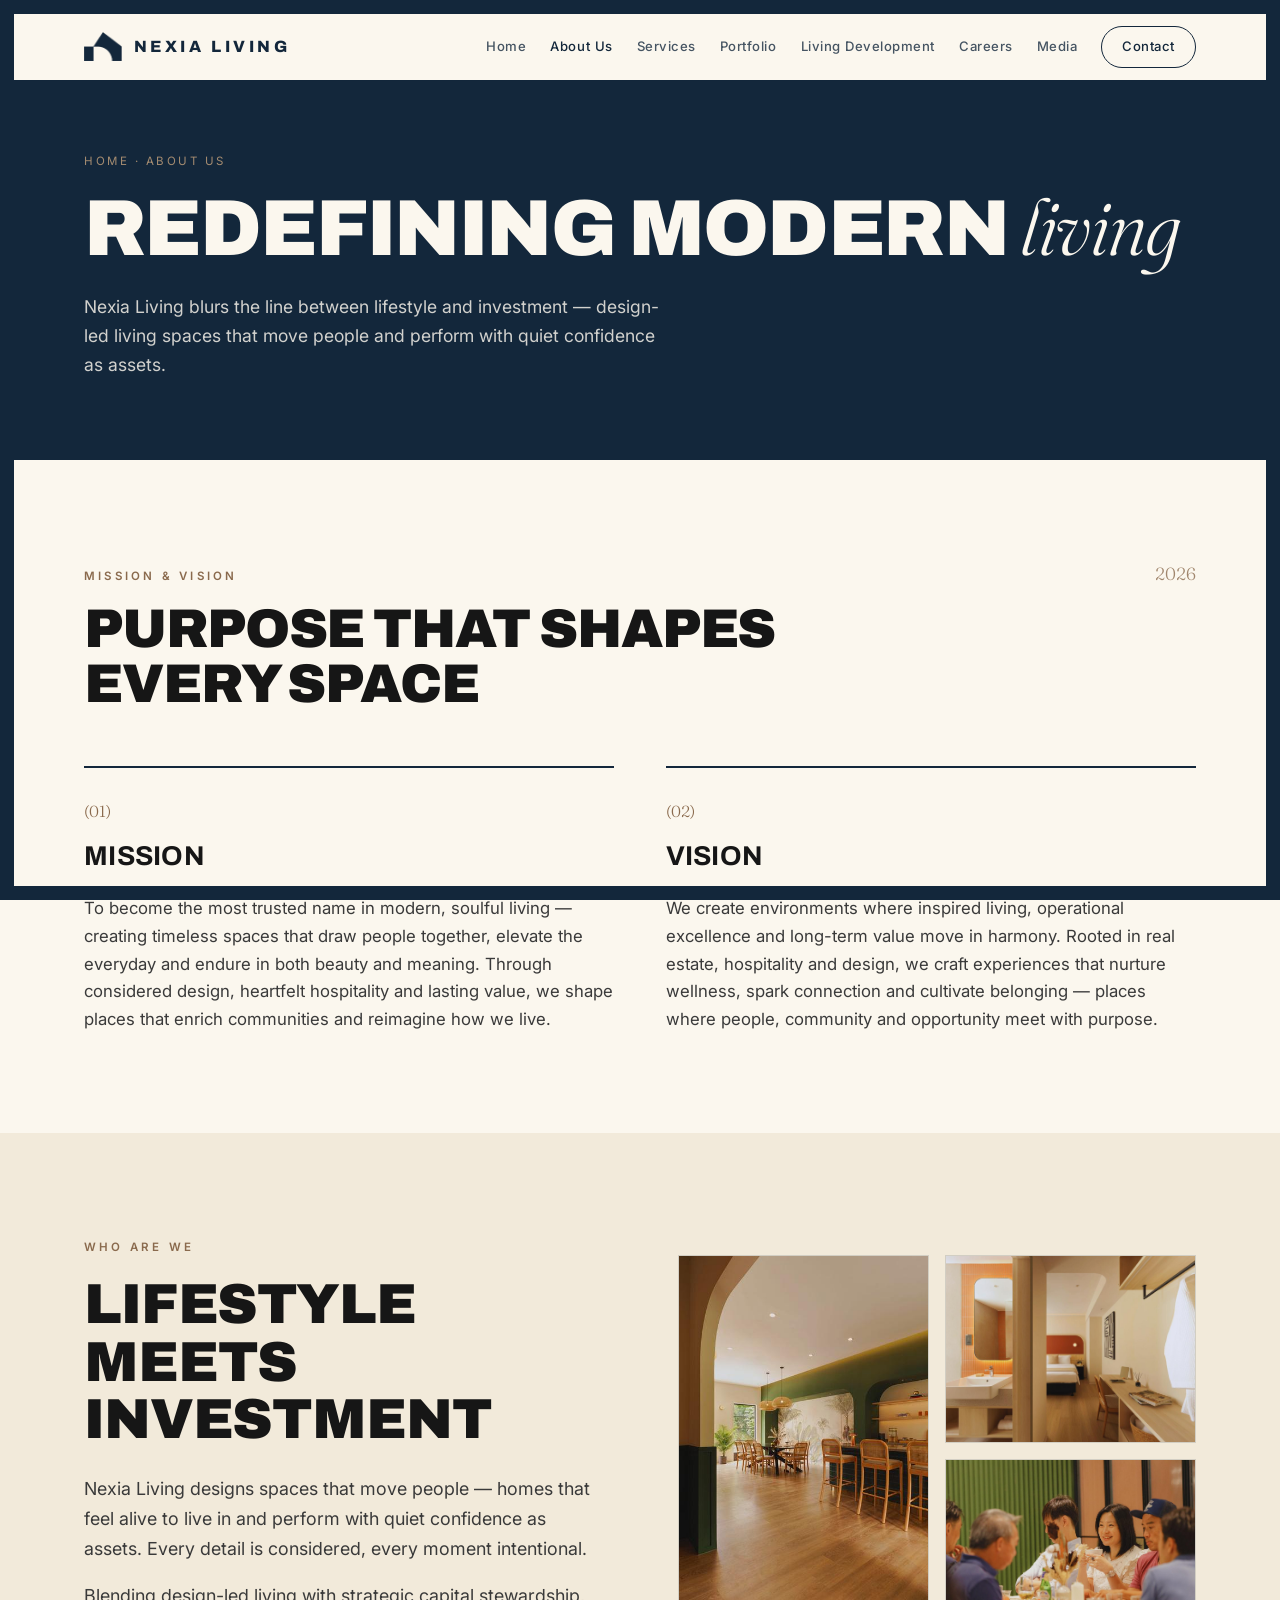
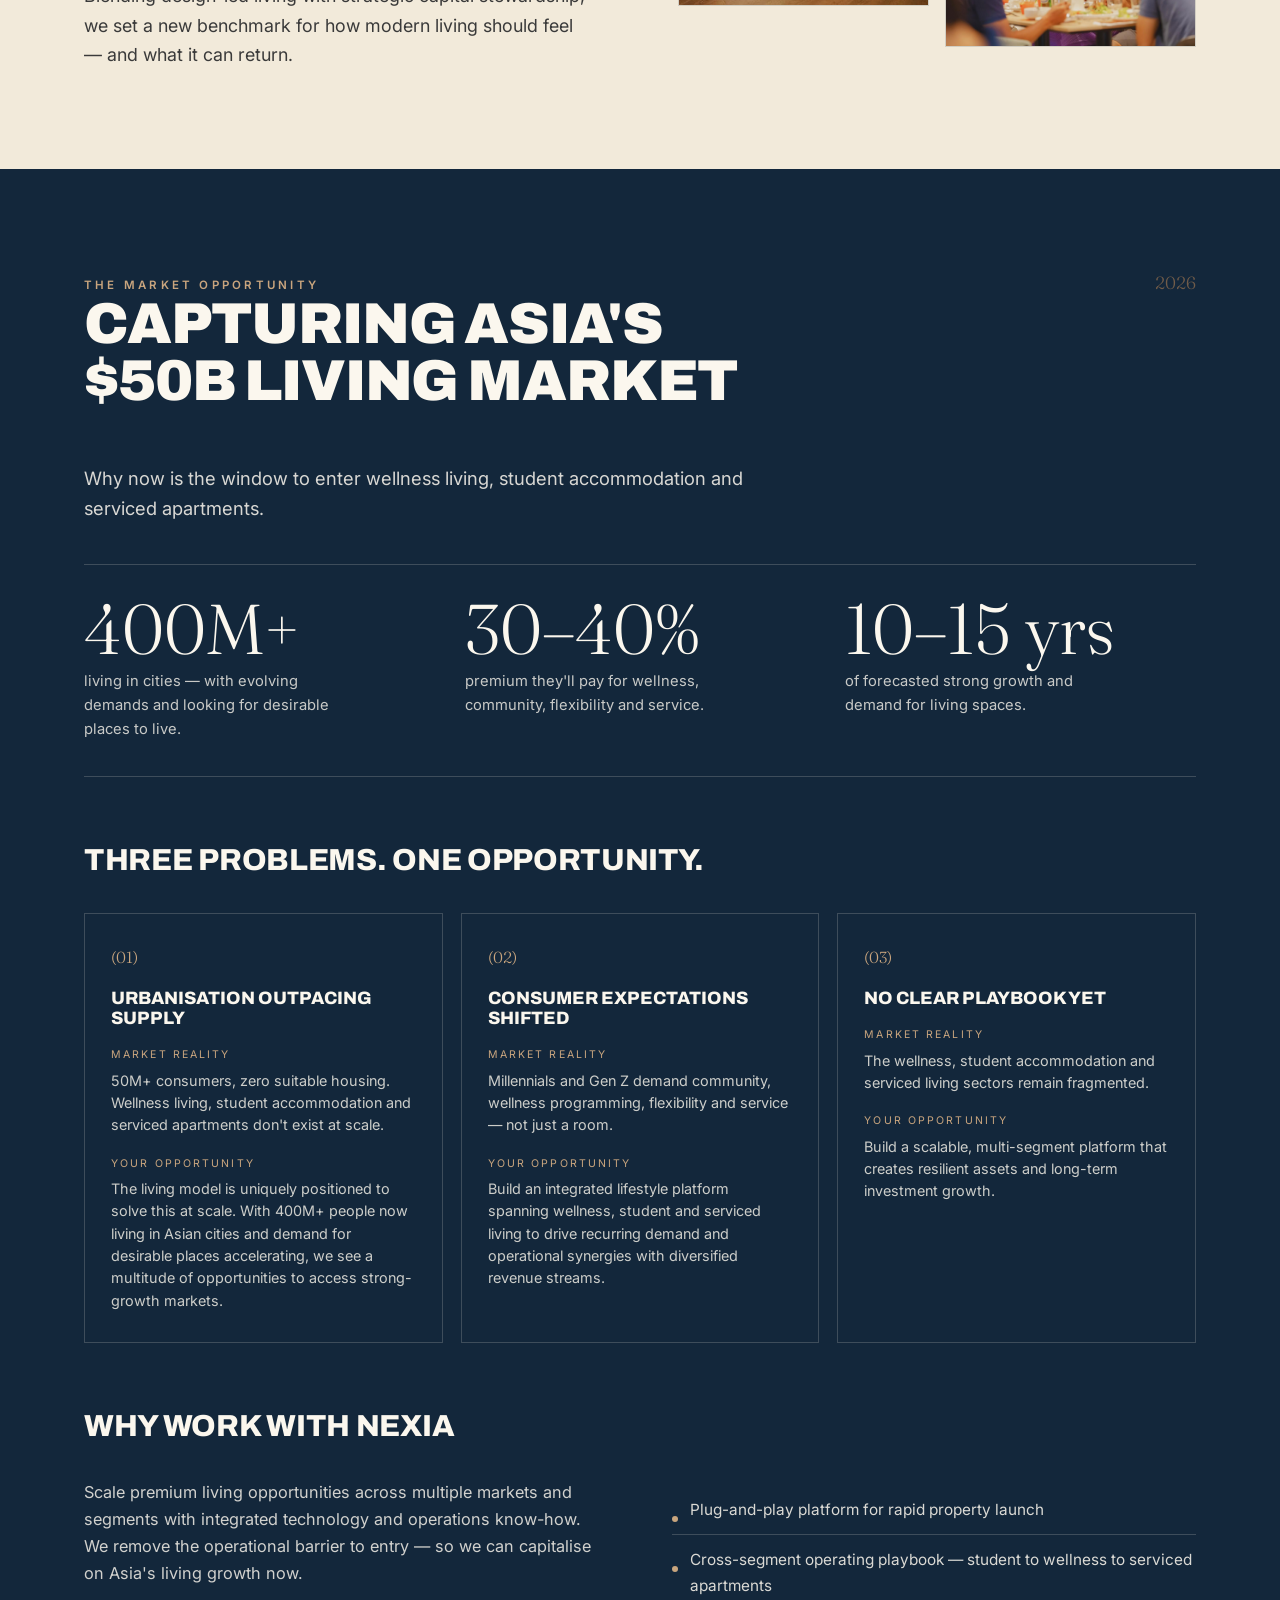
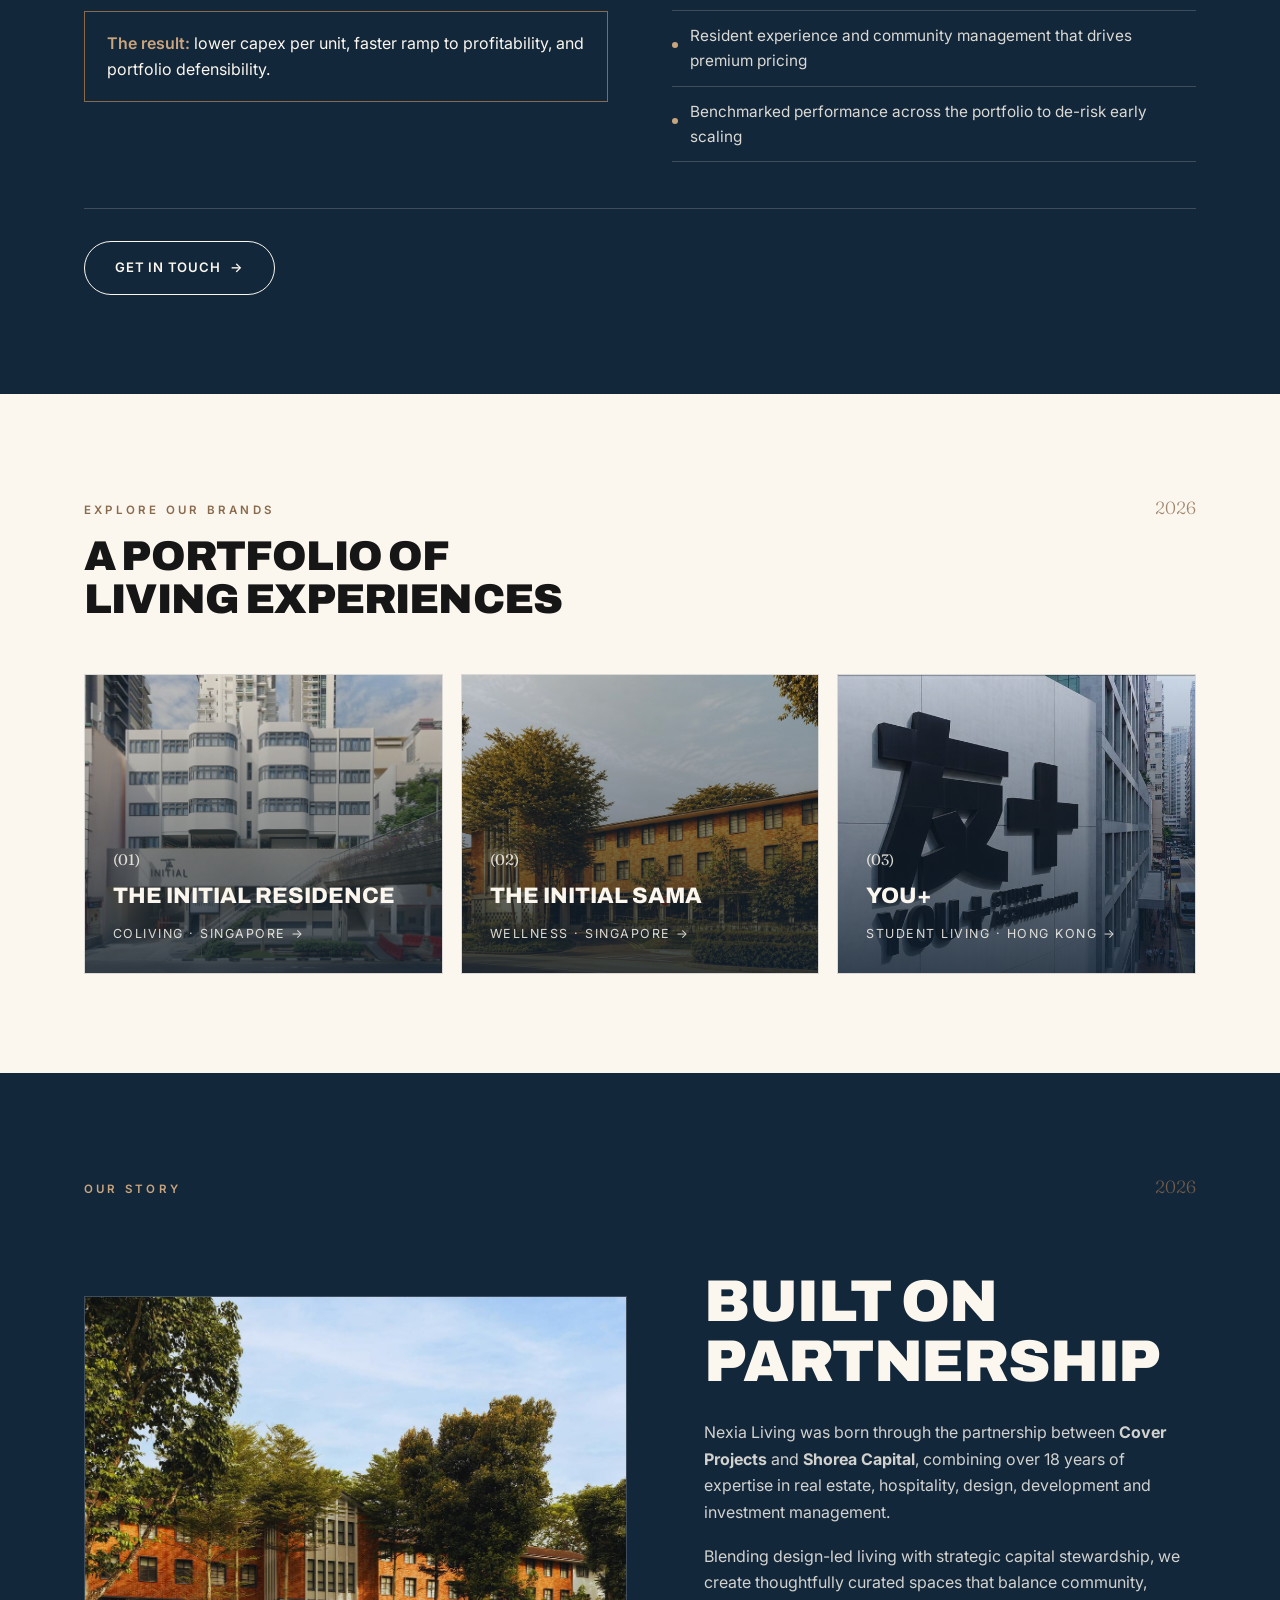
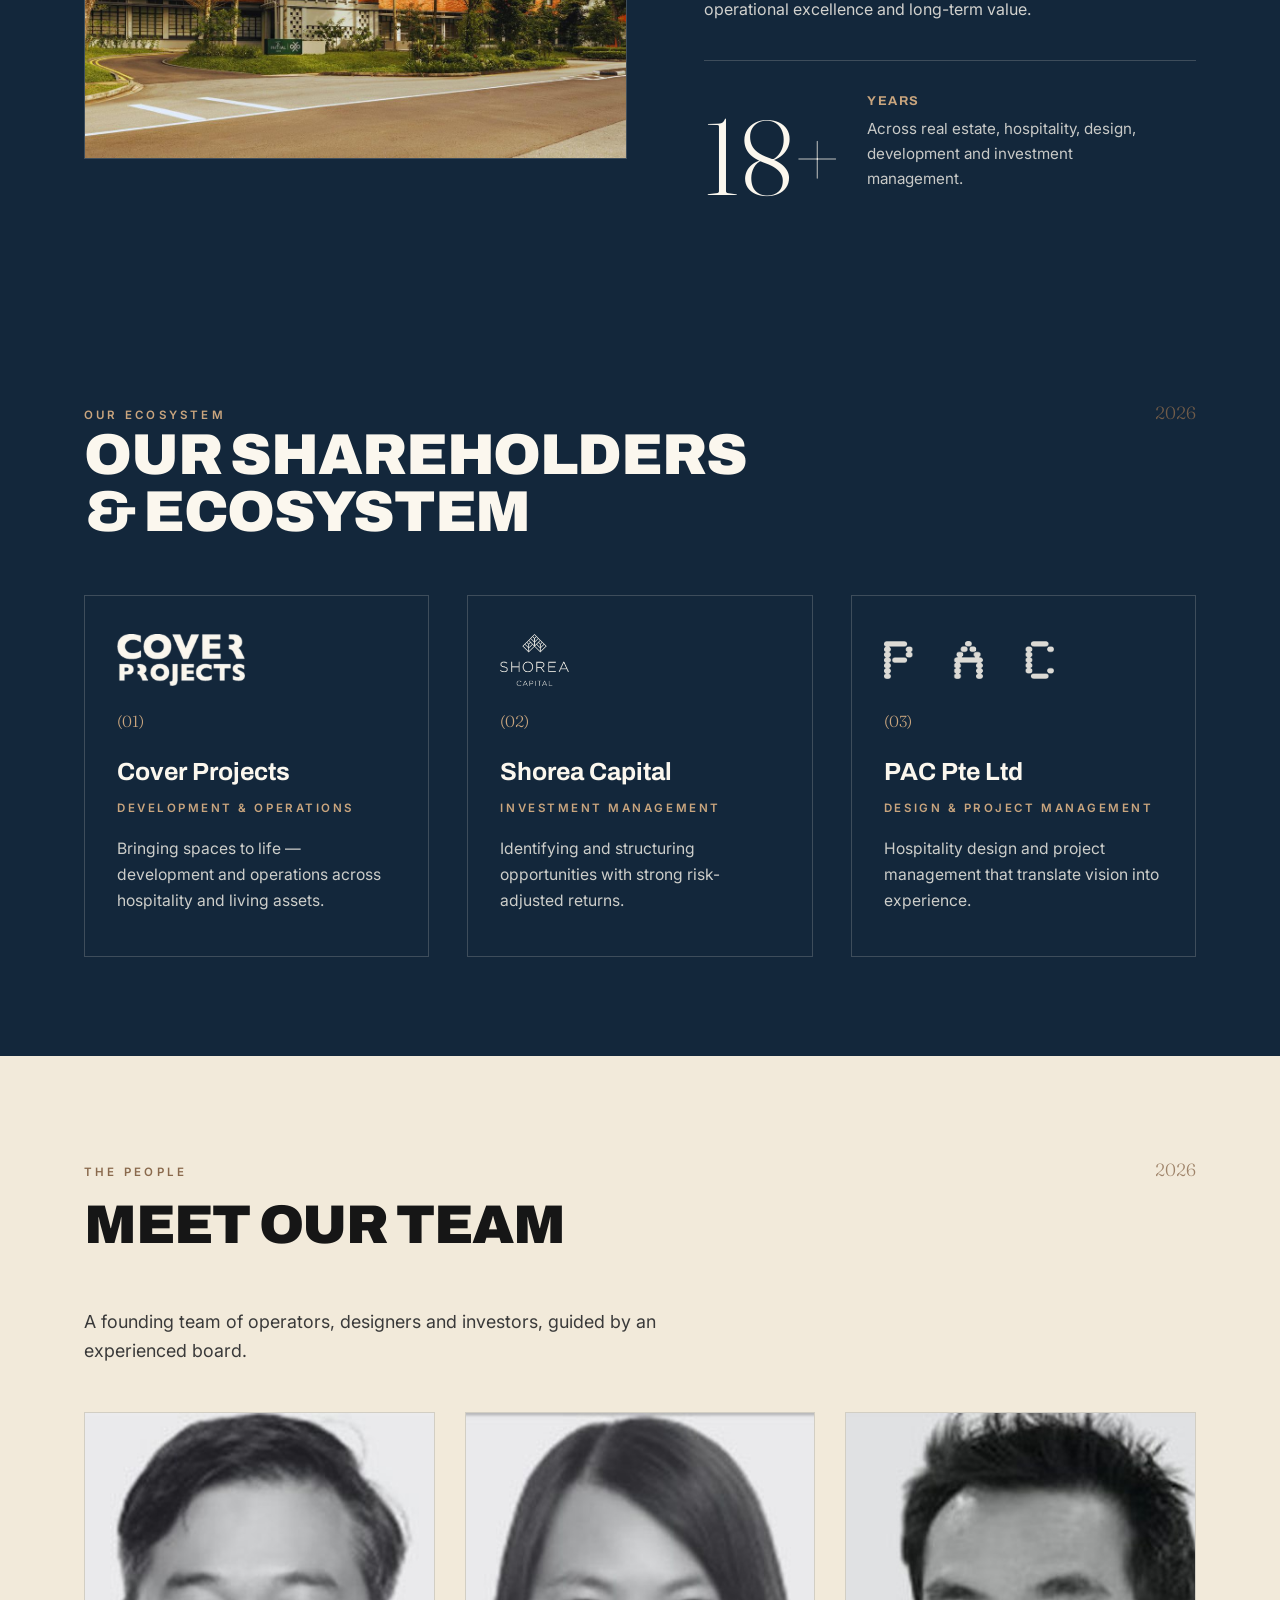
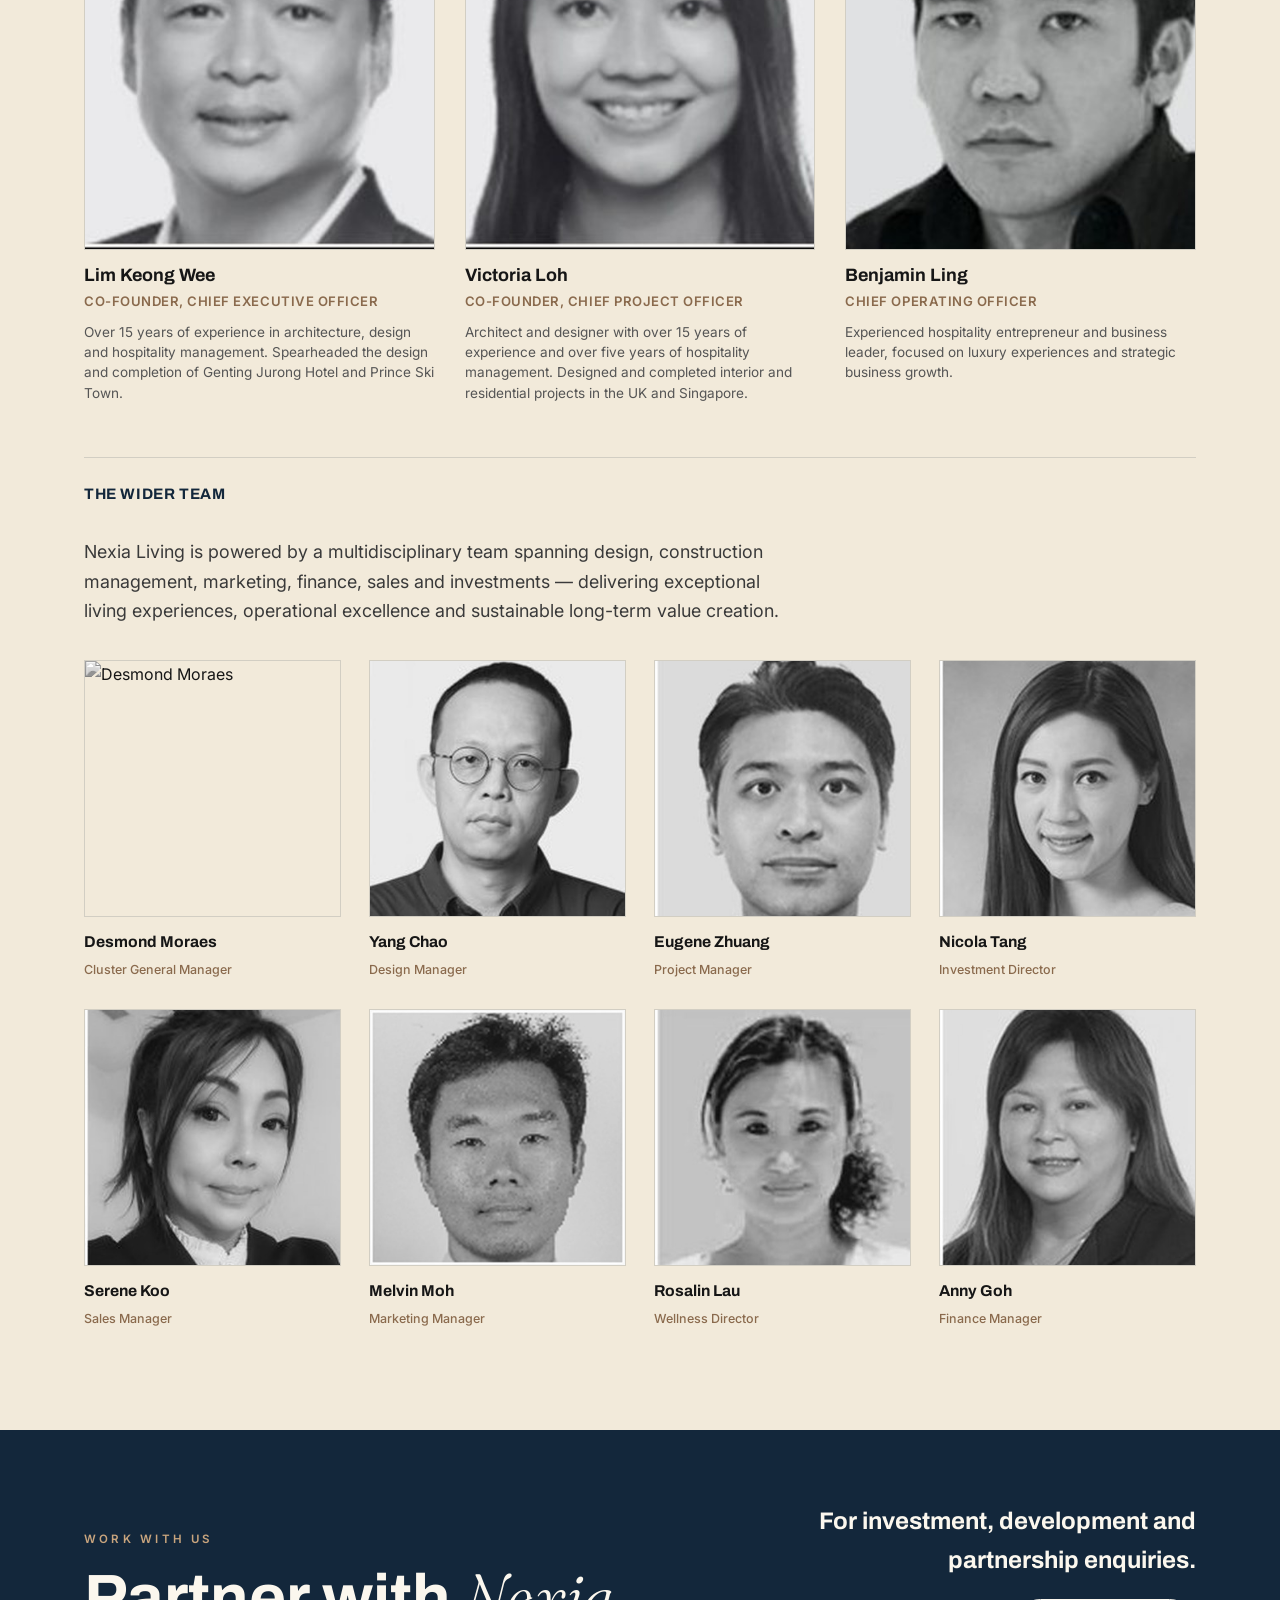
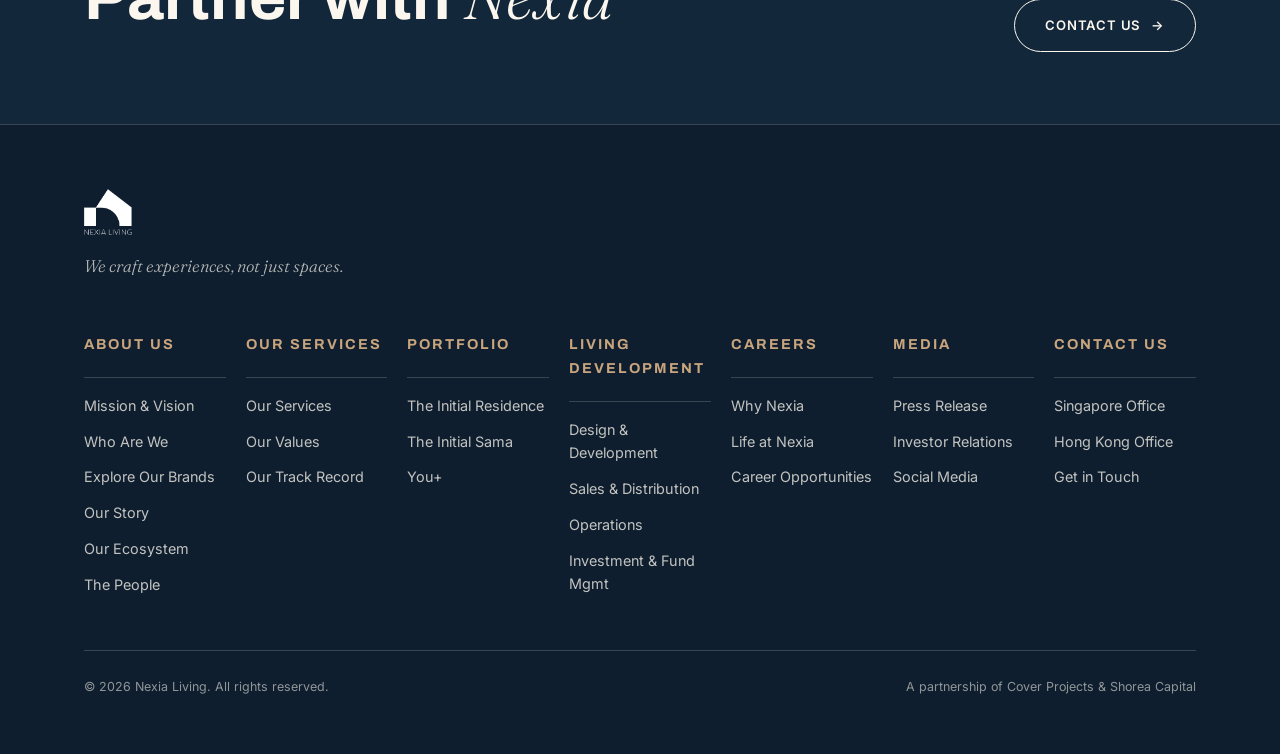
==== commit 265a3e3e: "Add files via upload" ====
--- a/about.html
+++ b/about.html
@@ -18,12 +18,53 @@
     <nav class="nav-links" id="navlinks">
       <a href="index.html">Home</a>
       <a href="about.html" class="active">About Us</a>
+      <div class="nav-sub">
+        <a href="about.html#vision">Mission & Vision</a>
+        <a href="about.html#who">Who Are We</a>
+        <a href="about.html#explore-brands">Explore Our Brands</a>
+        <a href="about.html#market">Market Opportunity</a>
+        <a href="about.html#story">Our Story</a>
+        <a href="about.html#ecosystem">Our Shareholders & Ecosystem</a>
+        <a href="about.html#team">The People</a>
+      </div>
       <a href="services.html">Services</a>
+      <div class="nav-sub">
+        <a href="services.html#services">Our Services</a>
+        <a href="services.html#values">Our Values</a>
+        <a href="services.html#track-record">Our Track Record</a>
+      </div>
       <a href="portfolio.html">Portfolio</a>
+      <div class="nav-sub">
+        <a href="portfolio.html#categories">Living Categories</a>
+        <a href="portfolio.html#initial-residence">The Initial Residence</a>
+        <a href="portfolio.html#initial-sama">The Initial Sama</a>
+        <a href="portfolio.html#youplus">You+</a>
+      </div>
       <a href="living-development.html">Living Development</a>
+      <div class="nav-sub">
+        <a href="living-development.html#ld-successes">Design & Development Successes</a>
+        <a href="living-development.html#ld-operator">Our Capabilities</a>
+        <a href="living-development.html#ld-track">Track Record</a>
+        <a href="living-development.html#ld-design">What We Deliver</a>
+      </div>
       <a href="careers.html">Careers</a>
+      <div class="nav-sub">
+        <a href="careers.html#why">Why Nexia</a>
+        <a href="careers.html#life">Life at Nexia</a>
+        <a href="careers.html#openings">Career Opportunities</a>
+      </div>
       <a href="media.html">Media</a>
+      <div class="nav-sub">
+        <a href="media.html#press">Press Release</a>
+        <a href="media.html#investor">Investor Relations</a>
+        <a href="media.html#social">Social Media</a>
+      </div>
       <a href="contact.html" class="nav-cta">Contact</a>
+      <div class="nav-sub">
+        <a href="contact.html#singapore-office">Singapore Office</a>
+        <a href="contact.html#hong-kong-office">Hong Kong Office</a>
+        <a href="contact.html#get-in-touch">Get in Touch</a>
+      </div>
     </nav>
     <button class="burger" id="burger" aria-label="Menu"><span></span><span></span><span></span></button>
   </div>
@@ -46,10 +87,10 @@
       <span class="yr">2026</span>
     </div>
     <div class="vm-grid">
-      <div class="vm reveal"><span class="idx">(01)</span><h3>Vision</h3>
+      <div class="vm reveal"><span class="idx">(01)</span><h3>Mission</h3>
+        <p>To become the most trusted name in modern, soulful living — creating timeless spaces that draw people together, elevate the everyday and endure in both beauty and meaning. Through considered design, heartfelt hospitality and lasting value, we shape places that enrich communities and reimagine how we live.</p></div>
+      <div class="vm reveal"><span class="idx">(02)</span><h3>Vision</h3>
         <p>We create environments where inspired living, operational excellence and long-term value move in harmony. Rooted in real estate, hospitality and design, we craft experiences that nurture wellness, spark connection and cultivate belonging — places where people, community and opportunity meet with purpose.</p></div>
-      <div class="vm reveal"><span class="idx">(02)</span><h3>Mission</h3>
-        <p>To become the most trusted name in modern, soulful living — creating timeless spaces that draw people together, elevate the everyday and endure in both beauty and meaning. Through considered design, heartfelt hospitality and lasting value, we shape places that enrich communities and reimagine how we live.</p></div>
     </div>
   </div>
 </section>
@@ -181,9 +222,9 @@
       <span class="yr">2026</span>
     </div>
     <div class="eco-grid">
-      <div class="eco-card reveal"><div class="eco-logo"><img src="assets/logo-cover.png" alt="Cover Projects"></div><span class="k">(01)</span><h3>Cover Projects</h3><div class="role">Development &amp; Operations</div><p>Bringing spaces to life — development and operations across hospitality and living assets.</p></div>
-      <div class="eco-card reveal"><div class="eco-logo"><img src="assets/logo-shorea.png" alt="Shorea Capital"></div><span class="k">(02)</span><h3>Shorea Capital</h3><div class="role">Investment Management</div><p>Identifying and structuring opportunities with strong risk-adjusted returns.</p></div>
-      <div class="eco-card reveal"><div class="eco-logo"><img src="assets/logo-pac.png" alt="PAC"></div><span class="k">(03)</span><h3>PAC Pte Ltd</h3><div class="role">Design &amp; Project Management</div><p>Hospitality design and project management that translate vision into experience.</p></div>
+      <div class="eco-card reveal"><div class="eco-logo"><a href="https://www.coverprojects.com" target="_blank" rel="noopener"><img src="assets/logo-cover.png" alt="Cover Projects"></a></div><span class="k">(01)</span><h3>Cover Projects</h3><div class="role">Development &amp; Operations</div><p>Bringing spaces to life — development and operations across hospitality and living assets.</p></div>
+      <div class="eco-card reveal"><div class="eco-logo"><a href="https://shoreacap.com/" target="_blank" rel="noopener"><img src="assets/logo-shorea.png" alt="Shorea Capital"></a></div><span class="k">(02)</span><h3>Shorea Capital</h3><div class="role">Investment Management</div><p>Identifying and structuring opportunities with strong risk-adjusted returns.</p></div>
+      <div class="eco-card reveal"><div class="eco-logo"><a href="https://www.p-a-c.com.sg" target="_blank" rel="noopener"><img src="assets/logo-pac.png" alt="PAC"></a></div><span class="k">(03)</span><h3>PAC Pte Ltd</h3><div class="role">Design &amp; Project Management</div><p>Hospitality design and project management that translate vision into experience.</p></div>
     </div>
   </div>
 </section>
@@ -197,7 +238,6 @@
     </div>
     <p class="lead reveal" style="margin-bottom:46px;max-width:56ch">A founding team of operators, designers and investors, guided by an experienced board.</p>
     <div class="lead-grid">
-      <div class="person reveal"><figure><img src="assets/lead-eugene-teo.jpg" alt="Eugene Teo"></figure><h3>Eugene Teo</h3><div class="role">Co-Founder, Director</div><p class="bio">Investment management executive with over 20 years' experience in capital markets, real estate investments, fundraising and strategic growth.</p></div>
       <div class="person reveal"><figure><img src="assets/lead-lim-keong-wee.jpg" alt="Lim Keong Wee"></figure><h3>Lim Keong Wee</h3><div class="role">Co-Founder, Chief Executive Officer</div><p class="bio">Over 15 years of experience in architecture, design and hospitality management. Spearheaded the design and completion of Genting Jurong Hotel and Prince Ski Town.</p></div>
       <div class="person reveal"><figure><img src="assets/lead-victoria-loh.jpg" alt="Victoria Loh"></figure><h3>Victoria Loh</h3><div class="role">Co-Founder, Chief Project Officer</div><p class="bio">Architect and designer with over 15 years of experience and over five years of hospitality management. Designed and completed interior and residential projects in the UK and Singapore.</p></div>
       <div class="person reveal"><figure><img src="assets/lead-benjamin-ling.jpg" alt="Benjamin Ling"></figure><h3>Benjamin Ling</h3><div class="role">Chief Operating Officer</div><p class="bio">Experienced hospitality entrepreneur and business leader, focused on luxury experiences and strategic business growth.</p></div>
@@ -205,13 +245,13 @@
     <div class="team-sub reveal">The wider team</div>
     <p class="lead reveal" style="margin-bottom:34px;max-width:64ch">Nexia Living is powered by a multidisciplinary team spanning design, construction management, marketing, finance, sales and investments — delivering exceptional living experiences, operational excellence and sustainable long-term value creation.</p>
     <div class="crew-grid">
+      <div class="crew reveal"><figure><img src="assets/crew-desmond-moraes.jpg" alt="Desmond Moraes"></figure><h4>Desmond Moraes</h4><span>Cluster General Manager</span></div>
       <div class="crew reveal"><figure><img src="assets/crew-yang-chao.jpg" alt="Yang Chao"></figure><h4>Yang Chao</h4><span>Design Manager</span></div>
       <div class="crew reveal"><figure><img src="assets/crew-eugene-zhuang.jpg" alt="Eugene Zhuang"></figure><h4>Eugene Zhuang</h4><span>Project Manager</span></div>
-      <div class="crew reveal"><figure><img src="assets/crew-melvin-moh.jpg" alt="Melvin Moh"></figure><h4>Melvin Moh</h4><span>Marketing Manager</span></div>
       <div class="crew reveal"><figure><img src="assets/crew-nicola-tang.jpg" alt="Nicola Tang"></figure><h4>Nicola Tang</h4><span>Investment Director</span></div>
       <div class="crew reveal"><figure><img src="assets/crew-serene-koo.jpg" alt="Serene Koo"></figure><h4>Serene Koo</h4><span>Sales Manager</span></div>
+      <div class="crew reveal"><figure><img src="assets/crew-melvin-moh.jpg" alt="Melvin Moh"></figure><h4>Melvin Moh</h4><span>Marketing Manager</span></div>
       <div class="crew reveal"><figure><img src="assets/crew-rosalin-lau.jpg" alt="Rosalin Lau"></figure><h4>Rosalin Lau</h4><span>Wellness Director</span></div>
-      <div class="crew reveal"><figure><img src="assets/crew-arthur-tan.jpg" alt="Arthur Tan"></figure><h4>Arthur Tan</h4><span>Chief Financial Officer</span></div>
       <div class="crew reveal"><figure><img src="assets/crew-anny-goh.jpg" alt="Anny Goh"></figure><h4>Anny Goh</h4><span>Finance Manager</span></div>
     </div>
   </div>
--- a/styles.css
+++ b/styles.css
@@ -271,7 +271,7 @@
 .brand-strip a:hover{background:var(--navy);color:var(--cream)}
 
 /* ---- Team ---- */
-.lead-grid{display:grid;grid-template-columns:repeat(4,1fr);gap:clamp(18px,2.4vw,30px);margin-bottom:54px}
+.lead-grid{display:grid;grid-template-columns:repeat(3,1fr);gap:clamp(18px,2.4vw,30px);margin-bottom:54px}
 .person figure{overflow:hidden;border:1px solid var(--line);aspect-ratio:4/5;background:var(--cream-2);margin-bottom:16px}
 .person figure img{width:100%;height:100%;object-fit:cover;filter:grayscale(.1);transition:transform .8s,filter .6s}
 .person:hover figure img{transform:scale(1.04);filter:grayscale(0)}
@@ -483,12 +483,23 @@
 /* ---- Living Development page + 7-item nav/footer ---- */
 .nav-links{gap:24px}
 /* collapse nav to burger earlier now that there are 7 items */
+/* sub-section links: hidden on desktop, shown in mobile menu */
+.nav-sub{display:none}
 @media (max-width:1024px){
-  .nav-links{position:fixed;inset:0;background:var(--navy);flex-direction:column;justify-content:center;gap:8px;
+  .nav-links{position:fixed;inset:0;background:var(--navy);flex-direction:column;justify-content:flex-start;align-items:stretch;
+    gap:0;overflow-y:auto;-webkit-overflow-scrolling:touch;padding:92px 30px 48px;
     transform:translateX(100%);transition:transform .4s cubic-bezier(.2,.7,.2,1);z-index:140}
   .nav-links.open{transform:none}
-  .nav-links a{color:var(--cream);font-size:1.25rem;opacity:.9;padding:7px}
-  .nav-cta{border-color:var(--cream);color:var(--cream);margin-top:12px}
+  .nav-links > a{color:var(--cream);font-family:'Archivo';font-weight:700;text-transform:uppercase;letter-spacing:.02em;
+    font-size:1.12rem;opacity:1;padding:15px 0 9px;border-top:1px solid var(--line-light);text-align:left}
+  .nav-links > a:first-child{border-top:none}
+  .nav-links > a.active{color:var(--clay-2)}
+  .nav-sub{display:flex;flex-direction:column;gap:0;padding:0 0 12px 2px}
+  .nav-sub a{color:rgba(251,247,238,.62);font-family:'Inter';font-size:.94rem;font-weight:500;padding:7px 0;
+    text-transform:none;letter-spacing:0}
+  .nav-sub a:active,.nav-sub a:hover{color:var(--cream)}
+  .nav-links > a.nav-cta{margin-top:0;border:none;border-top:1px solid var(--line-light);border-radius:0;
+    color:var(--cream);text-align:left;padding:15px 0 9px;background:transparent}
   .burger{display:flex;z-index:160}
   .burger.open span{background:var(--cream)}
 }
@@ -576,3 +587,38 @@
 /* ---- Ecosystem partner logos ---- */
 .eco-logo{height:52px;display:flex;align-items:center;margin-bottom:22px}
 .eco-logo img{max-height:100%;max-width:170px;width:auto;object-fit:contain}
+
+/* linked ecosystem logos */
+.eco-logo a{display:inline-flex;align-items:center;height:100%;transition:opacity .3s}
+.eco-logo a:hover{opacity:.7}
+
+/* ---- Living Development: capabilities ---- */
+.succ-grid{display:grid;grid-template-columns:repeat(4,1fr);gap:24px;margin-top:36px}
+.succ-card figure{aspect-ratio:4/3;overflow:hidden;margin-bottom:18px;background:var(--cream-2)}
+.succ-card img{width:100%;height:100%;object-fit:cover;transition:transform .6s ease}
+.succ-card:hover img{transform:scale(1.05)}
+.succ-card .sub{font-family:'Fraunces';font-style:italic;font-weight:300;color:var(--clay-deep);font-size:1.05rem}
+.succ-card h4{font-family:'Archivo';font-weight:800;text-transform:uppercase;font-size:1.12rem;line-height:1.08;margin:3px 0 12px;color:var(--ink)}
+.succ-card p{font-size:.9rem;color:#4b4b4b;line-height:1.58}
+@media(max-width:1000px){.succ-grid{grid-template-columns:repeat(2,1fr)}}
+@media(max-width:560px){.succ-grid{grid-template-columns:1fr}}
+
+.ophi-grid{display:grid;grid-template-columns:repeat(4,1fr);gap:20px;margin-top:36px}
+.ophi-card{border:1px solid var(--line);padding:30px 26px;background:var(--cream)}
+.ophi-card h4{font-family:'Archivo';font-weight:800;text-transform:uppercase;font-size:1rem;line-height:1.14;margin-bottom:18px;color:var(--ink)}
+.ophi-card ul{list-style:none;display:flex;flex-direction:column;gap:11px}
+.ophi-card li{font-size:.88rem;color:#4b4b4b;line-height:1.5;padding-left:16px;position:relative}
+.ophi-card li::before{content:"";position:absolute;left:0;top:8px;width:5px;height:5px;border-radius:50%;background:var(--clay)}
+@media(max-width:1000px){.ophi-grid{grid-template-columns:repeat(2,1fr)}}
+@media(max-width:560px){.ophi-grid{grid-template-columns:1fr}}
+
+.insight-grid{display:grid;grid-template-columns:1fr 1fr;gap:24px;margin-top:44px}
+.insight-box{background:var(--navy);color:var(--cream);padding:36px 32px}
+.insight-box .lab{display:inline-block;font-family:'Archivo';font-weight:700;text-transform:uppercase;letter-spacing:.14em;font-size:.68rem;color:var(--navy);background:var(--clay-2);padding:6px 13px;margin-bottom:22px}
+.insight-box ul{list-style:none;display:flex;flex-direction:column;gap:13px}
+.insight-box li{font-size:.9rem;color:rgba(251,247,238,.85);line-height:1.55;padding-left:16px;position:relative}
+.insight-box li::before{content:"";position:absolute;left:0;top:8px;width:5px;height:5px;border-radius:50%;background:var(--clay-2)}
+.insight-box p{font-size:.92rem;color:rgba(251,247,238,.85);line-height:1.6}
+.partner-names{display:flex;flex-wrap:wrap;gap:10px;margin-top:20px}
+.partner-names span{border:1px solid var(--line-light);padding:8px 14px;font-size:.82rem;color:var(--cream)}
+@media(max-width:760px){.insight-grid{grid-template-columns:1fr}}
